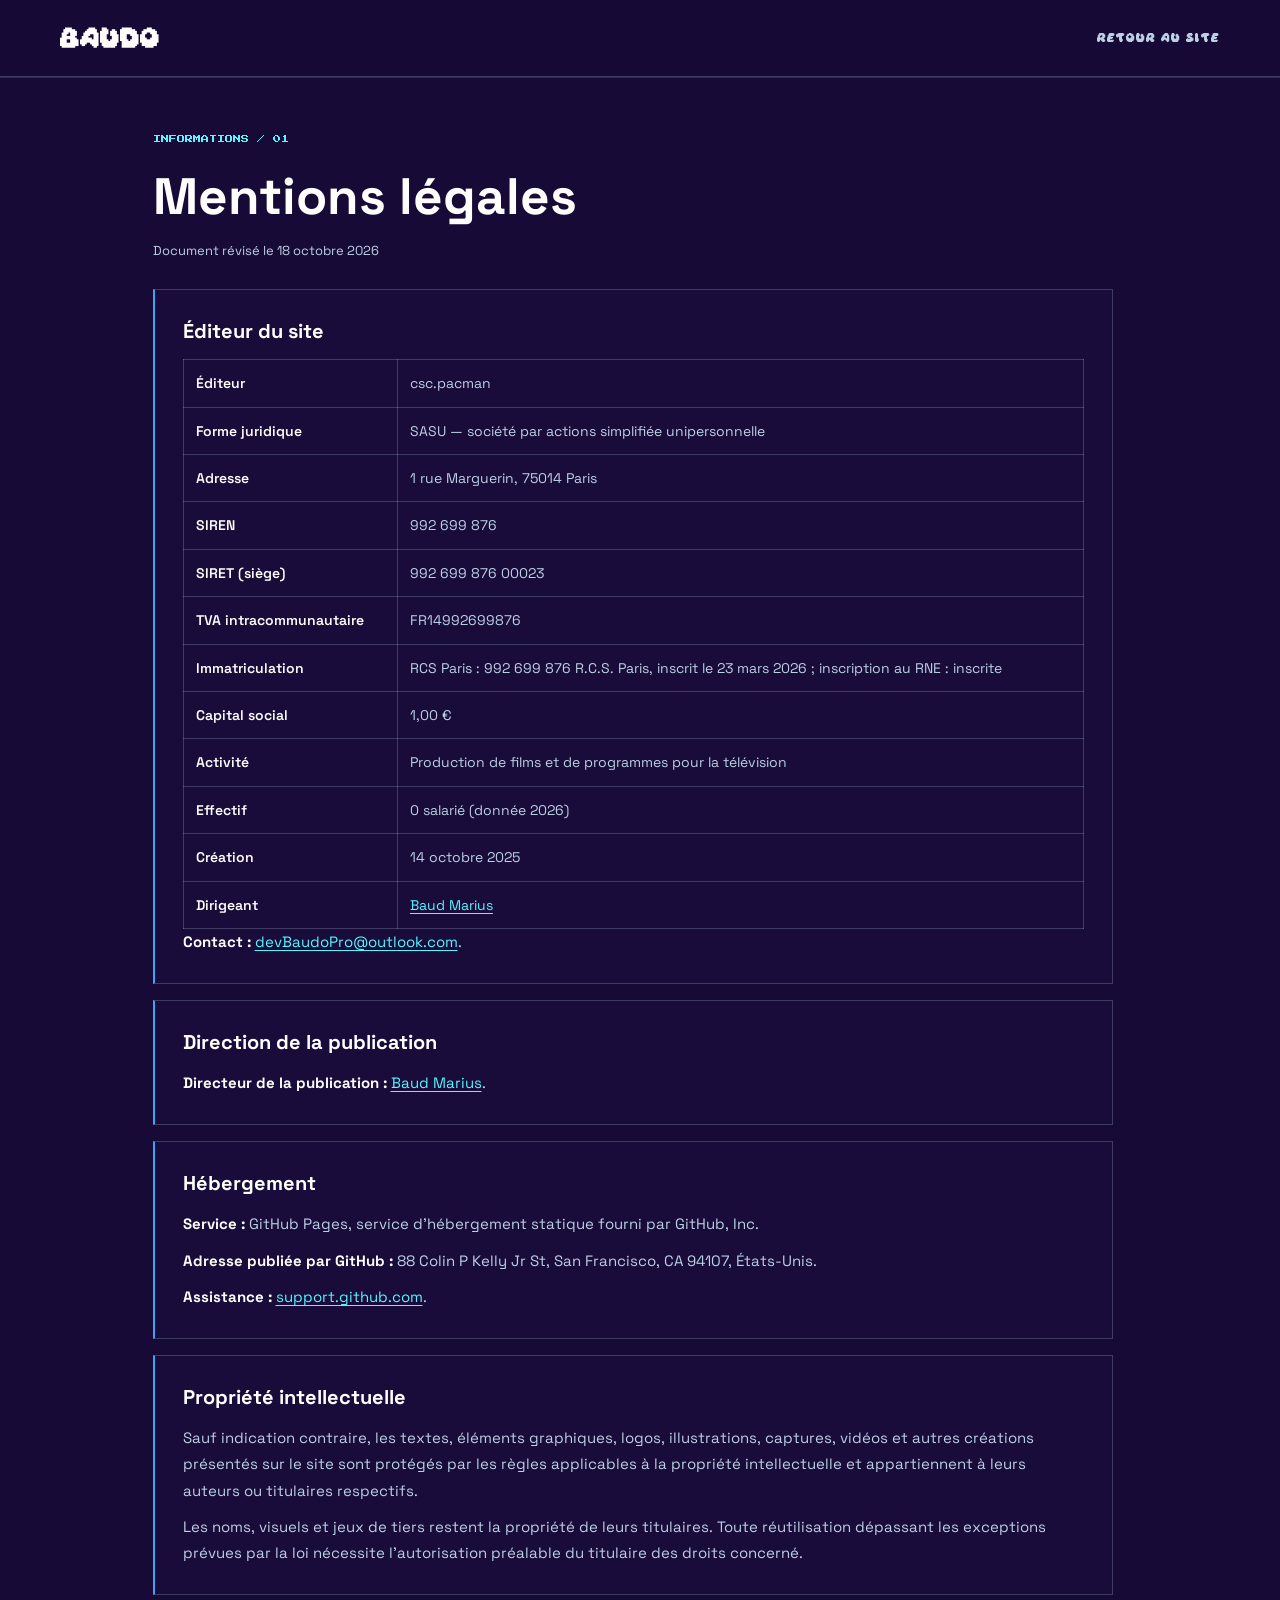
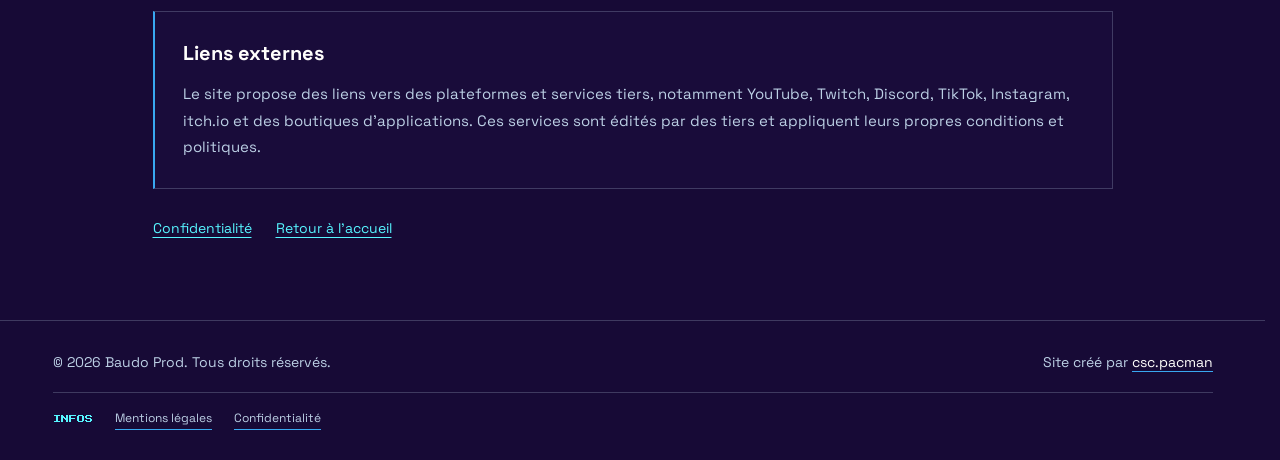
==== mentions-legales.html @ 4a221e24 "Add files via upload" ====
<!DOCTYPE html>
<html lang="fr">
<head>
  <meta charset="UTF-8"><meta name="viewport" content="width=device-width, initial-scale=1.0"><meta name="theme-color" content="#170A36">
  <title>Mentions légales | BAUDO</title><meta name="description" content="Mentions légales du site BAUDO.">
  <link rel="canonical" href="https://baudo.fr/mentions-legales.html"><link rel="icon" href="img/Basic/Branding/baudo-site.webp">
  <link rel="preconnect" href="https://fonts.googleapis.com"><link rel="preconnect" href="https://fonts.gstatic.com" crossorigin>
  <link href="https://fonts.googleapis.com/css2?family=Press+Start+2P&family=Space+Grotesk:wght@400;500;600;700&display=swap" rel="stylesheet"><link rel="stylesheet" href="Front-end/style.css">
</head>
<body>
  <a class="skip-link" href="#main">Aller au contenu</a>
  <header class="nav scrolled"><div class="wrap nav-inner"><a href="index.html#home" class="logo" aria-label="BAUDO — Accueil">BAUDO</a><nav aria-label="Navigation principale"><ul class="nav-links"><li><a class="nav-link" href="index.html#home">Retour au site</a></li></ul></nav></div></header>
  <main id="main"><section class="legal-page"><div class="wrap">
    <p class="eyebrow">INFORMATIONS / 01</p><h1 class="legal-title">Mentions légales</h1><p class="legal-updated">Document révisé le <time datetime="2026-10-18">18 octobre 2026</time></p>
    <div class="legal-content">
      <section class="legal-block"><h2>Éditeur du site</h2>
        <div class="legal-table-scroll"><table class="legal-table">
          <tbody>
            <tr><th>Éditeur</th><td>csc.pacman</td></tr>
            <tr><th>Forme juridique</th><td>SASU — société par actions simplifiée unipersonnelle</td></tr>
            <tr><th>Adresse</th><td>1 rue Marguerin, 75014 Paris</td></tr>
            <tr><th>SIREN</th><td>992 699 876</td></tr>
            <tr><th>SIRET (siège)</th><td>992 699 876 00023</td></tr>
            <tr><th>TVA intracommunautaire</th><td>FR14992699876</td></tr>
            <tr><th>Immatriculation</th><td>RCS Paris : 992 699 876 R.C.S. Paris, inscrit le 23 mars 2026 ; inscription au RNE : inscrite</td></tr>
            <tr><th>Capital social</th><td>1,00 €</td></tr>
            <tr><th>Activité</th><td>Production de films et de programmes pour la télévision</td></tr>
            <tr><th>Effectif</th><td>0 salarié (donnée 2026)</td></tr>
            <tr><th>Création</th><td>14 octobre 2025</td></tr>
            <tr><th>Dirigeant</th><td><a href="https://www.pappers.fr/dirigeant/marius_baud_2007-10" target="_blank" rel="noopener noreferrer">Baud Marius</a></td></tr>
          </tbody>
        </table></div>
        <p><strong>Contact :</strong> <a href="mailto:devBaudoPro@outlook.com">devBaudoPro@outlook.com</a>.</p>
      </section>
      <section class="legal-block"><h2>Direction de la publication</h2>
        <p><strong>Directeur de la publication :</strong> <a href="https://cscpacman.fr/" target="_blank" rel="noopener noreferrer">Baud Marius</a>.</p>
      </section>
      <section class="legal-block"><h2>Hébergement</h2>
        <p><strong>Service :</strong> GitHub Pages, service d’hébergement statique fourni par GitHub, Inc.</p>
        <p><strong>Adresse publiée par GitHub :</strong> 88 Colin P Kelly Jr St, San Francisco, CA 94107, États-Unis.</p>
        <p><strong>Assistance :</strong> <a href="https://support.github.com/" target="_blank" rel="noopener noreferrer">support.github.com</a>.</p>
      </section>
      <section class="legal-block"><h2>Propriété intellectuelle</h2>
        <p>Sauf indication contraire, les textes, éléments graphiques, logos, illustrations, captures, vidéos et autres créations présentés sur le site sont protégés par les règles applicables à la propriété intellectuelle et appartiennent à leurs auteurs ou titulaires respectifs.</p>
        <p>Les noms, visuels et jeux de tiers restent la propriété de leurs titulaires. Toute réutilisation dépassant les exceptions prévues par la loi nécessite l’autorisation préalable du titulaire des droits concerné.</p>
      </section>
      <section class="legal-block"><h2>Liens externes</h2><p>Le site propose des liens vers des plateformes et services tiers, notamment YouTube, Twitch, Discord, TikTok, Instagram, itch.io et des boutiques d’applications. Ces services sont édités par des tiers et appliquent leurs propres conditions et politiques.</p></section>
    </div>
    <nav class="legal-page-nav" aria-label="Autres informations juridiques"><a href="politique-confidentialite.html">Confidentialité</a><a href="index.html#home">Retour à l’accueil</a></nav>
  </div></section></main>
  <footer><div class="wrap"><div class="foot"><p>© 2026 Baudo Prod. Tous droits réservés.</p><p>Site créé par <a href="https://cscpacman.fr/" target="_blank" rel="noopener noreferrer">csc.pacman</a></p></div><nav class="footer-legal-nav" aria-label="Informations juridiques"><span>INFOS</span><a href="mentions-legales.html">Mentions légales</a><a href="politique-confidentialite.html">Confidentialité</a></nav></div></footer>
</body>
</html>
---- Front-end/style.css ----
@font-face {
  font-family: "Daydream";
  src: url("../font/Daydream%20DEMO.otf") format("opentype");
  font-style: normal;
  font-weight: 400;
  font-display: swap;
}

:root {
  --game-accent: var(--cyan);
  --night: #170A36;
  --night-2: #1D0F42;
  --navy: #004FA0;
  --blue: #39A8F0;
  --mist: #BCD0E5;
  --white: #FFFEFC;
  --cyan: #57F5FF;
  --line: rgba(188, 208, 229, 0.24);
  --line-strong: rgba(87, 245, 255, 0.55);
  --font-daydream: "Daydream", "Trebuchet MS", sans-serif;
  --font-pixel: "Press Start 2P", "Courier New", monospace;
  --font-body: "Space Grotesk", system-ui, -apple-system, BlinkMacSystemFont, "Segoe UI", sans-serif;
  --radius: 3px;
  --wrap: 1160px;
}

*,
*::before,
*::after {
  box-sizing: border-box;
  margin: 0;
  padding: 0;
}

html {
  scroll-behavior: smooth;
  scroll-padding-top: 84px;
  scrollbar-gutter: stable;
}

body {
  min-width: 320px;
  background: var(--night);
  color: var(--white);
  font-family: var(--font-body);
  font-size: 16px;
  line-height: 1.65;
  overflow-x: hidden;
}

body.menu-open { overflow: hidden; }

img {
  display: block;
  max-width: 100%;
}

a {
  color: inherit;
  text-decoration: none;
}

button,
a {
  -webkit-tap-highlight-color: transparent;
}

ul { list-style: none; }

::selection {
  background: var(--cyan);
  color: var(--night);
}

:focus-visible {
  outline: 2px solid var(--cyan);
  outline-offset: 4px;
}

.wrap {
  width: min(var(--wrap), calc(100% - 48px));
  margin-inline: auto;
}

.skip-link {
  position: fixed;
  top: 12px;
  left: 12px;
  z-index: 100;
  padding: 12px 16px;
  background: var(--cyan);
  color: var(--night);
  font-family: var(--font-body);
  font-size: 8px;
  transform: translateY(-160%);
  transition: transform 0.15s ease;
}

.skip-link:focus { transform: translateY(0); }

/* Navigation */

.nav {
  position: fixed;
  inset: 0 0 auto;
  z-index: 50;
  border-bottom: 1px solid transparent;
  transition: background 0.18s ease, border-color 0.18s ease;
}

.nav.scrolled {
  background: rgba(23, 10, 54, 0.96);
  border-color: var(--line);
}

.nav-inner {
  min-height: 76px;
  display: flex;
  align-items: center;
  justify-content: space-between;
  gap: 32px;
}

.logo {
  color: var(--white);
  font-family: var(--font-body);
  font-size: 16px;
  line-height: 1;
  letter-spacing: 0;
  white-space: nowrap;
}

.logo:hover { color: var(--cyan); }

.nav-links {
  display: flex;
  align-items: center;
  gap: 28px;
}

.nav-links a {
  position: relative;
  display: inline-flex;
  align-items: center;
  min-height: 44px;
  color: var(--mist);
  font-family: var(--font-body);
  font-size: 8px;
  line-height: 1.5;
  transition: color 0.15s ease;
}

.nav-links a::after {
  content: "";
  position: absolute;
  left: 0;
  right: 0;
  bottom: 7px;
  height: 2px;
  background: var(--cyan);
  transform: scaleX(0);
  transform-origin: left;
  transition: transform 0.15s ease;
}

.nav-links a:hover,
.nav-links a.active {
  color: var(--white);
}

.nav-links a:hover::after,
.nav-links a.active::after {
  transform: scaleX(1);
}

.menu-btn {
  display: none;
  width: 44px;
  height: 44px;
  border: 1px solid var(--line);
  border-radius: var(--radius);
  background: transparent;
  cursor: pointer;
  align-items: center;
  justify-content: center;
  flex-direction: column;
  gap: 5px;
}

.menu-btn span {
  width: 18px;
  height: 2px;
  background: var(--white);
}

/* Hero */

.hero {
  position: relative;
  min-height: clamp(760px, 92svh, 980px);
  display: flex;
  align-items: center;
  isolation: isolate;
  background:
    linear-gradient(90deg, rgba(15, 15, 26, 0.86) 0%, rgba(15, 15, 26, 0.62) 43%, rgba(15, 15, 26, 0.32) 100%),
    linear-gradient(rgba(15, 15, 26, 0.12), rgba(15, 15, 26, 0.12)),
    url("../img/Basic/Banner/Banner-Baudo.webp") center / cover no-repeat;
  background-attachment: scroll, scroll, fixed;
}

.hero::after {
  content: "";
  position: absolute;
  inset: 0;
  z-index: -1;
  background-image:
    linear-gradient(rgba(87, 245, 255, 0.035) 1px, transparent 1px),
    linear-gradient(90deg, rgba(87, 245, 255, 0.035) 1px, transparent 1px);
  background-size: 44px 44px;
  mask-image: linear-gradient(to right, black 0%, transparent 68%);
  pointer-events: none;
}

.hero-inner {
  position: relative;
  display: grid;
  grid-template-columns: minmax(0, 1fr) 184px;
  align-items: center;
  gap: clamp(28px, 5vw, 70px);
  padding-block: 104px 62px;
}

.hero-copy { min-width: 0; max-width: 760px; }
.hero-copy .lead {
  max-width: 560px;
  margin-top: 22px;
  color: var(--white);
  font-size: 17px;
  line-height: 1.65;
}
.hero-profile { position: relative; z-index: 1; width: 100%; justify-self: end; text-align: center; transform: translateY(16px); }
.profile-orbit { position: relative; width: min(100%, 164px); aspect-ratio: 1; margin-inline: auto; padding: 8px; border: 2px solid var(--cyan); border-radius: 12px 3px 12px 3px; background: rgba(23,10,54,.88); box-shadow: 7px 7px 0 rgba(87,245,255,.18); transform: rotate(2deg); }
.profile-orbit::before { content: ""; position: absolute; top: -8px; right: -8px; width: 28px; height: 28px; border-top: 2px solid var(--white); border-right: 2px solid var(--white); }
.profile-orbit img { width: 100%; height: 100%; object-fit: cover; border-radius: 7px 2px 7px 2px; }
.profile-tag { display: inline-flex; flex-direction: column; gap: 5px; margin-top: 18px; padding: 9px 13px; color: var(--white); background: var(--night); border-left: 2px solid var(--cyan); text-align: left; font-family: var(--font-body); font-size: 8px; letter-spacing: .06em; }
.profile-tag span { color: var(--mist); font-size: 7px; }

.eyebrow {
  margin-bottom: 20px;
  color: var(--cyan);
  font-family: var(--font-body);
  font-size: 8px;
  line-height: 1.7;
  letter-spacing: 0.02em;
}

.hero h1 {
  max-width: 740px;
  font-family: var(--font-body);
  font-size: clamp(38px, 4.4vw, 58px);
  font-weight: 400;
  line-height: 1.22;
  letter-spacing: 0;
  text-wrap: balance;
}

.hero h1 span { color: var(--cyan); }
.hero-philosophy { margin-top: 10px; color: var(--game-accent); font-family: var(--font-body); font-size: 8px; letter-spacing: .06em; }

.lead {
  max-width: 560px;
  margin-top: 22px;
  color: var(--white);
  font-size: 17px;
  line-height: 1.65;
}

.hero-actions {
  display: flex;
  flex-wrap: wrap;
  gap: 12px;
  margin-top: 26px;
}

.btn {
  display: inline-flex;
  min-height: 48px;
  align-items: center;
  justify-content: center;
  padding: 12px 20px;
  border: 2px solid var(--white);
  border-radius: var(--radius);
  font-family: var(--font-body);
  font-size: 8px;
  line-height: 1.5;
  transition: background 0.15s ease, color 0.15s ease, border-color 0.15s ease, transform 0.15s ease;
}

.btn:hover { transform: translate(-2px, -2px); }

.btn-solid {
  background: var(--white);
  color: var(--night);
  box-shadow: 4px 4px 0 var(--blue);
}

.btn-solid:hover {
  background: var(--cyan);
  border-color: var(--cyan);
  box-shadow: 4px 4px 0 var(--white);
}

.btn-line {
  background: var(--night);
  color: var(--white);
}

.btn-line:hover {
  background: var(--blue);
  border-color: var(--blue);
  color: var(--white);
}
.btn-line .icon-youtube-cursor { margin-left: 8px; }

.stats {
  display: grid;
  grid-template-columns: repeat(4, minmax(0, 1fr));
  margin-top: 44px;
  border-top: 1px solid var(--line);
  border-bottom: 1px solid var(--line);
}

.stat {
  min-height: 106px;
  padding: 20px 18px 18px 0;
  border-right: 1px solid var(--line);
}

.stat:not(:first-child) { padding-left: 24px; }
.stat:last-child { border-right: 0; }

.stat dt {
  color: var(--mist);
  font-family: var(--font-body);
  font-size: 8px;
  line-height: 1.7;
}

.stat dd {
  margin-top: 12px;
  color: var(--white);
  font-family: var(--font-pixel);
  font-size: 20px;
  font-weight: 400;
  line-height: 1.35;
}

.scroll-cue {
  position: absolute;
  left: 50%;
  bottom: 24px;
  width: 24px;
  height: 36px;
  border: 2px solid var(--mist);
  border-radius: 12px;
  transform: translateX(-50%);
  opacity: 0.7;
}

.scroll-cue span {
  position: absolute;
  left: 50%;
  top: 7px;
  width: 3px;
  height: 7px;
  background: var(--cyan);
  transform: translateX(-50%);
}

/* Sections */

.section {
  padding-block: 104px;
}

.section.alt {
  background: var(--night-2);
  border-block: 1px solid var(--line);
}

.section-heading {
  max-width: 760px;
  margin-bottom: 48px;
}

.title {
  position: relative;
  padding-left: 20px;
  border-left: 5px solid var(--cyan);
  color: var(--white);
  font-family: var(--font-body);
  font-size: clamp(24px, 4vw, 40px);
  font-weight: 400;
  line-height: 1.35;
  letter-spacing: 0;
}

.section-intro {
  max-width: 660px;
  margin-top: 22px;
  color: var(--mist);
  font-size: 17px;
}

/* Social */
.social-section {
  position: relative;
  overflow: hidden;
  background: radial-gradient(ellipse at 88% 12%, rgba(0,79,160,.06), transparent 34%), var(--night);
}
.social-heading {
  display: grid;
  grid-template-columns: minmax(0, 1fr) minmax(280px, .8fr);
  align-items: end;
  gap: 28px;
  max-width: none;
  margin-bottom: 36px;
}
.social-heading .section-intro { max-width: 460px; margin: 0 0 3px auto; }
.social-grid {
  display: grid;
  grid-template-columns: repeat(3, minmax(0, 1fr));
  gap: 12px;
}
.social {
  position: relative;
  min-height: 132px;
  display: grid;
  grid-template-columns: 48px minmax(0, 1fr) auto;
  align-items: center;
  gap: 14px;
  padding: 18px;
  overflow: hidden;
  color: var(--white);
  background: linear-gradient(180deg, rgba(25,25,45,.56), rgba(15,15,26,.94));
  border: 1px solid rgba(188,208,229,.18);
  border-radius: 3px;
  transition: border-color .18s ease, background .18s ease;
}
.social::before { content: attr(data-index); position: absolute; top: 12px; right: 27px; color: rgba(87,245,255,.42); font-family: var(--font-body); font-size: 7px; }
.social::after { content: ""; position: absolute; right: 14px; bottom: 14px; width: 3px; height: 3px; background: var(--cyan); box-shadow: 5px 0 rgba(87,245,255,.55), 0 5px rgba(87,245,255,.55), 5px 5px rgba(87,245,255,.22); }
.social:hover { border-color: var(--cyan); background: linear-gradient(180deg, rgba(30,30,50,.68), rgba(18,18,31,.96)); }
.social-featured { grid-column: span 2; min-height: 166px; border-color: rgba(87,245,255,.38); box-shadow: inset 3px 0 rgba(87,245,255,.72); background: linear-gradient(180deg, rgba(25,25,45,.56), rgba(15,15,26,.94)); }
.social img { position: relative; z-index: 1; width: 48px; height: 48px; padding: 9px; object-fit: contain; background: rgba(87,245,255,.09); border: 1px solid rgba(87,245,255,.42); border-radius: 8px 2px 8px 2px; }
.social-featured img { width: 56px; height: 56px; padding: 10px; }
.social strong { display: block; font-size: 17px; font-weight: 700; }
.social small { display: block; margin-top: 4px; color: var(--mist); font-size: 13px; }
.social b { color: var(--cyan); font-size: 30px; font-weight: 400; }
.social-featured b { font-size: 34px; }

/* About / latest video */

.about-grid {
  display: grid;
  grid-template-columns: minmax(260px, 0.75fr) minmax(0, 1.25fr);
  gap: 80px;
  align-items: start;
}

.about-copy {
  max-width: 680px;
  padding-top: 4px;
}

.about-copy p {
  color: var(--mist);
  font-size: 17px;
}

.about-copy p + p { margin-top: 18px; }

.about-copy .about-lead {
  color: var(--white);
  font-size: 23px;
  line-height: 1.45;
}

.skill-list {
  display: flex;
  flex-wrap: wrap;
  gap: 8px 20px;
  margin-top: 34px;
  padding-top: 22px;
  border-top: 1px solid var(--line);
}

.skill-list li {
  position: relative;
  padding-left: 16px;
  color: var(--white);
  font-family: var(--font-body);
  font-size: 8px;
  line-height: 2;
}

.skill-list li::before {
  content: "";
  position: absolute;
  left: 0;
  top: 50%;
  width: 6px;
  height: 6px;
  background: var(--cyan);
  transform: translateY(-50%);
}

/* Games — interactive arcade */
.games-heading {
  max-width: none;
  display: flex;
  align-items: flex-end;
  justify-content: space-between;
  gap: 32px;
  margin-bottom: 38px;
}
.games-heading .title { width: fit-content; }
.games-heading .section-intro { max-width: 560px; margin-top: 14px; font-size: 15px; }
.games-heading .text-link { flex: none; margin-bottom: 4px; }
.text-link {
  display: inline-block;
  padding-bottom: 6px;
  border-bottom: 2px solid var(--blue);
  color: var(--white);
  font-family: var(--font-body);
  font-size: 8px;
  line-height: 1.7;
  transition: color .15s ease, border-color .15s ease;
}
.text-link:hover { color: var(--cyan); border-color: var(--cyan); }

.games-section {
  position: relative;
  isolation: isolate;
  overflow: hidden;
  background:
    radial-gradient(ellipse at 90% 30%, color-mix(in srgb, var(--game-accent) 5%, transparent), transparent 48%),
    linear-gradient(180deg, rgba(25,25,45,.18), transparent 58%);
}
.games-section > .wrap { position: relative; z-index: 1; }
main {
  background-image: radial-gradient(ellipse at 88% 48%, color-mix(in srgb, var(--game-accent) 4%, transparent), transparent 52%);
}

.games { display: grid; grid-template-columns: 1fr; gap: 34px; }
.game-detail {
  --detail-line: color-mix(in srgb, var(--game-accent) 45%, var(--line));
  min-width: 0;
  display: grid;
  grid-template-columns: minmax(0, 1.12fr) minmax(340px, .88fr);
  overflow: hidden;
  background: linear-gradient(180deg, rgba(25,25,45,.58), rgba(15,15,26,.96));
  border: 1px solid var(--detail-line);
  box-shadow: 0 20px 80px color-mix(in srgb, var(--game-accent) 7%, transparent);
  transition: border-color .3s ease, box-shadow .3s ease;
}
.game-detail-visual { position: relative; min-width: 0; min-height: 340px; overflow: hidden; background: var(--night-2); }
.game-detail-visual::after {
  content: "";
  position: absolute;
  inset: 52% 0 0;
  background: linear-gradient(transparent, rgba(12,5,30,.44));
  pointer-events: none;
}
.game-detail-visual img {
  width: 100%;
  height: 100%;
  min-height: 340px;
  aspect-ratio: 16 / 10;
  object-fit: cover;
  transition: filter .3s ease;
}
.game-detail.is-changing .game-detail-visual img { animation: arcade-reveal .24s ease-out; }
.game-detail-number,
.game-visual-stamp {
  position: absolute;
  z-index: 1;
  top: 16px;
  padding: 9px 11px;
  color: var(--game-accent);
  background: rgba(17,7,39,.88);
  border: 1px solid color-mix(in srgb, var(--game-accent) 66%, transparent);
  font-family: var(--font-body);
  font-size: 8px;
  line-height: 1.5;
}
.game-detail-number { right: 16px; }
.game-visual-stamp { left: 16px; }
.game-detail-copy {
  display: flex;
  flex-direction: column;
  align-items: flex-start;
  justify-content: center;
  padding: clamp(24px, 3.3vw, 42px);
}
.game-detail-category {
  color: var(--game-accent);
  font-family: var(--font-body);
  font-size: 8px;
  line-height: 1.7;
  letter-spacing: .04em;
}
.game-detail-copy h3 {
  margin-top: 15px;
  font-family: var(--font-body);
  font-size: clamp(18px, 2vw, 25px);
  font-weight: 400;
  line-height: 1.65;
  overflow-wrap: anywhere;
}
.game-detail-description {
  max-width: 43ch;
  margin-top: 13px;
  color: var(--mist);
  font-size: 15px;
  line-height: 1.7;
}
.game-platform-area { display: flex; flex-wrap: wrap; align-items: center; gap: 12px; margin-top: 22px; }
.game-platform-label { color: var(--mist); font-family: var(--font-body); font-size: 7px; }
.game-platforms { display: flex; flex-wrap: wrap; gap: 8px; }
.platform-badge {
  min-height: 34px;
  display: inline-flex;
  align-items: center;
  gap: 8px;
  padding: 6px 10px;
  color: var(--white);
  background: color-mix(in srgb, var(--game-accent) 5%, transparent);
  border: 1px solid color-mix(in srgb, var(--game-accent) 48%, transparent);
  font-family: var(--font-body);
  font-size: 7px;
}
.platform-badge svg { width: 18px; height: 18px; color: var(--game-accent); }
.game-detail-link {
  min-height: 48px;
  display: inline-flex;
  align-items: center;
  justify-content: space-between;
  gap: 22px;
  margin-top: 22px;
  padding: 11px 15px;
  color: var(--night);
  background: var(--game-accent);
  border: 1px solid var(--game-accent);
  font-family: var(--font-body);
  font-size: 8px;
  line-height: 1.6;
  transition: color .18s ease, background .18s ease, transform .18s ease, box-shadow .18s ease;
}
.game-detail-link:hover { color: var(--game-accent); background: transparent; box-shadow: 4px 4px 0 color-mix(in srgb, var(--game-accent) 30%, transparent); }
.game-detail-link b { font-size: 18px; font-weight: 400; }
.game-video-link {
  min-height: 46px;
  display: inline-flex;
  align-items: center;
  justify-content: center;
  margin-top: 10px;
  padding: 10px 15px;
  color: var(--game-accent);
  background: transparent;
  border: 1px solid color-mix(in srgb, var(--game-accent) 48%, transparent);
  font-family: var(--font-body);
  font-size: 8px;
  line-height: 1.6;
  transition: color .18s ease, background .18s ease, border-color .18s ease;
}
.game-video-link:hover,
.game-video-link:focus-visible {
  color: var(--game-accent);
  background: rgba(255,255,255,.1);
  border-color: var(--game-accent);
}

.game-gallery { min-width: 0; }
.game-gallery-heading {
  display: flex;
  align-items: flex-end;
  justify-content: space-between;
  gap: 24px;
  margin-bottom: 16px;
}
.game-gallery-heading .eyebrow { margin-bottom: 10px; }
.game-gallery-heading h3 { color: var(--white); font-family: var(--font-body); font-size: 12px; font-weight: 400; line-height: 1.8; }
.game-gallery-heading h3 span { color: var(--game-accent); }
.game-gallery-controls { display: flex; gap: 8px; }
.game-gallery-controls button {
  width: 44px;
  height: 44px;
  display: grid;
  place-items: center;
  color: var(--game-accent);
  background: rgba(23,10,54,.72);
  border: 1px solid color-mix(in srgb, var(--game-accent) 46%, var(--line));
  font-size: 24px;
  line-height: 1;
  cursor: pointer;
  transition: color .18s ease, background .18s ease, transform .18s ease, border-color .18s ease;
}
.game-gallery-controls button svg { display: block; width: 22px; height: 22px; }
.game-gallery-controls button:hover { color: var(--night); background: var(--game-accent); border-color: var(--game-accent); }
.game-picker {
  display: flex;
  gap: 14px;
  min-width: 0;
  overflow-x: auto;
  overscroll-behavior-inline: contain;
  scroll-snap-type: x mandatory;
  scroll-padding-inline: 2px;
  scrollbar-color: color-mix(in srgb, var(--game-accent) 60%, var(--night-2)) transparent;
  scrollbar-width: thin;
  padding: 2px 2px 12px;
  cursor: grab;
  user-select: none;
  -webkit-user-select: none;
}
.game-picker.is-dragging {
  cursor: grabbing;
}
.game-picker:is(.is-dragging, .is-inertial) {
  scroll-snap-type: none;
  scroll-behavior: auto;
}
.game-picker.is-dragging * {
  cursor: grabbing;
  user-select: none;
  -webkit-user-select: none;
}
.game-choice {
  position: relative;
  isolation: isolate;
  flex: 0 0 clamp(218px, 23vw, 270px);
  aspect-ratio: 1.42 / 1;
  min-width: 0;
  overflow: hidden;
  padding: 0;
  color: var(--white);
  text-align: left;
  background: var(--night-2);
  border: 1px solid var(--line);
  cursor: pointer;
  scroll-snap-align: start;
  transition: border-color .2s ease, box-shadow .2s ease;
}
.game-choice::after {
  content: "";
  position: absolute;
  z-index: -1;
  inset: 28% 0 0;
  background: linear-gradient(transparent, rgba(14,6,34,.94));
}
.game-choice.is-active {
  border-color: var(--game-accent);
  box-shadow: 0 0 0 2px color-mix(in srgb, var(--game-accent) 24%, transparent), 0 9px 24px color-mix(in srgb, var(--game-accent) 10%, transparent);
}
.game-choice img {
  pointer-events: none;
  -webkit-user-drag: none;
  position: absolute;
  z-index: -2;
  inset: 0;
  width: 100%;
  height: 100%;
  object-fit: cover;
  transition: opacity .2s ease, filter .25s ease;
}

.game-choice-number {
  position: absolute;
  top: 12px;
  left: 12px;
  padding: 7px 8px;
  color: var(--white);
  background: rgba(17,7,39,.82);
  border: 1px solid rgba(255,255,255,.28);
  font-family: var(--font-body);
  font-size: 7px;
}
.game-choice-title {
  position: absolute;
  left: 14px;
  right: 42px;
  bottom: 13px;
  font-family: var(--font-body);
  font-size: 9px;
  line-height: 1.8;
  text-shadow: 0 2px 12px rgba(0,0,0,.7);
}
.game-choice-arrow {
  position: absolute;
  right: 12px;
  bottom: 12px;
  width: 28px;
  height: 28px;
  display: grid;
  place-items: center;
  color: var(--white);
  background: rgba(17,7,39,.78);
  border: 1px solid color-mix(in srgb, var(--choice-accent) 46%, transparent);
  font-size: 16px;
  opacity: .72;
  transition: color .18s ease, background .18s ease, border-color .18s ease, opacity .18s ease;
}
.game-choice:is(:hover, :focus-visible) .game-choice-arrow { color: var(--choice-accent); border-color: var(--choice-accent); opacity: 1; }

@keyframes arcade-reveal {
  from { opacity: .55; }
  to { opacity: 1; }
}
/* Contact */

.contact-layout {
  display: grid;
  grid-template-columns: minmax(260px, 0.8fr) minmax(0, 1.2fr);
  gap: 80px;
  align-items: start;
}

.contact-list {
  border-top: 1px solid var(--line);
}

.contact-row {
  min-height: 112px;
  display: flex;
  align-items: center;
  justify-content: space-between;
  gap: 24px;
  padding: 22px 0;
  border-bottom: 1px solid var(--line);
}

.contact-row span { min-width: 0; }

.contact-row small {
  display: block;
  margin-bottom: 8px;
  color: var(--cyan);
  font-family: var(--font-body);
  font-size: 8px;
  line-height: 1.7;
}

.contact-row strong {
  display: block;
  overflow-wrap: anywhere;
  color: var(--white);
  font-size: clamp(17px, 2vw, 22px);
  font-weight: 600;
}

.contact-row b {
  flex: none;
  color: var(--cyan);
  font-size: 24px;
  font-weight: 400;
  transition: transform 0.15s ease;
}

.contact-row:hover strong { color: var(--cyan); }
.contact-row:hover b { transform: translateX(5px); }

/* Footer */

footer {
  padding-block: 30px;
  border-top: 1px solid var(--line);
  color: var(--mist);
  font-size: 14px;
}

.foot {
  display: flex;
  flex-wrap: wrap;
  align-items: center;
  justify-content: space-between;
  gap: 12px 24px;
}

footer a {
  color: var(--white);
  border-bottom: 1px solid var(--blue);
}

footer a:hover {
  color: var(--cyan);
  border-color: var(--cyan);
}

/* Motion */

.reveal {
  opacity: 0;
  transform: translateY(14px);
  transition: opacity 0.45s ease, transform 0.45s ease;
}

.reveal.in {
  opacity: 1;
  transform: none;
}

@media (prefers-reduced-motion: reduce) {
  html { scroll-behavior: auto; }
  *, *::before, *::after {
    scroll-behavior: auto !important;
    transition: none !important;
    animation: none !important;
  }
  .reveal {
    opacity: 1;
    transform: none;
  }
}

/* Tablet */

@media (max-width: 900px) {
  .nav-links { gap: 18px; }
  .nav-links a { font-size: 7px; }
  .hero-inner { grid-template-columns: minmax(0, 1fr) 150px; gap: 28px; }
  .games { grid-template-columns: minmax(260px, .9fr) minmax(0, 1.1fr); gap: 14px; }
  .profile-orbit { width: 138px; }
  .social-grid { grid-template-columns: repeat(2, minmax(0, 1fr)); }
  .social-featured { grid-column: span 2; }

  .stats {
    grid-template-columns: repeat(2, 1fr);
  }

  .stat:nth-child(2) { border-right: 0; }
  .stat:nth-child(-n + 2) { border-bottom: 1px solid var(--line); }

  .stat:nth-child(3) { padding-left: 0; }
  .stat:nth-child(4) { border-right: 0; }

  .latest-video-layout,
  .contact-layout {
    grid-template-columns: 1fr;
    gap: 40px;
  }
}

/* Mobile */

@media (max-width: 720px) {
  .wrap {
    width: min(100% - 32px, var(--wrap));
  }

  .nav {
    background: var(--night);
    border-color: var(--line);
  }

  .nav-inner { min-height: 68px; }

  .menu-btn { display: flex; }

  .nav-links {
    position: fixed;
    inset: 68px 0 auto;
    display: none;
    flex-direction: column;
    align-items: stretch;
    gap: 0;
    background: var(--night);
    border-bottom: 1px solid var(--line);
  }

  .nav-links.open { display: flex; }

  .nav-links li { border-bottom: 1px solid var(--line); }

  .nav-links a {
    width: 100%;
    min-height: 52px;
    padding: 15px 16px;
    font-size: 8px;
  }

  .nav-links a::after { display: none; }

  .hero {
    min-height: 760px;
    background-position: 60% center;
  }

  .hero-inner { grid-template-columns: 1fr; gap: 22px; padding-block: 105px 90px; }
  .hero-profile { grid-row: 1; justify-self: start; width: auto; }
  .social-featured { grid-column: auto; }
  .hero-copy { grid-row: 2; }
  .profile-orbit { width: 92px; }
  .profile-orbit img { border-width: 2px; }
  .profile-tag { display: none; }

  .hero h1 { font-size: clamp(27px, 8vw, 38px); line-height: 1.28; }

  .lead {
  max-width: 560px;
  margin-top: 22px;
  color: var(--white);
  font-size: 17px;
  line-height: 1.65;
}

  .hero-actions {
  display: flex;
  flex-wrap: wrap;
  gap: 12px;
  margin-top: 26px;
}

  .btn { width: 100%; }

  .stats { margin-top: 50px; }

  .stat {
    min-height: 105px;
    padding: 20px 12px 18px 0;
  }

  .stat:not(:first-child) { padding-left: 12px; }

  .stat dt,
  .stat dd {
    font-size: 8px;
  }

  .stat dd {
    margin-top: 9px;
    font-size: 14px;
  }

  .section { padding-block: 72px; }

  .title { font-size: 24px; }

  .section-heading { margin-bottom: 34px; }

  .social-grid,
  .games {
    grid-template-columns: 1fr;
  }

  .social {
    border-right: 0;
  }

  .social:nth-last-child(-n + 2) { border-bottom: 1px solid var(--line); }
  .social:last-child { border-bottom: 0; }

  .games-heading {
    display: block;
  }

  .games-heading .text-link {
    margin-top: 22px;
  }

  .game div { min-height: auto; }

  .about-copy .about-lead { font-size: 20px; }

  .skill-list { gap: 8px 16px; }

  .contact-row {
    min-height: 100px;
  }

  .contact-row strong { font-size: 16px; }
}

@media (max-width: 720px) {
  .hero { min-height: 760px; background-position: 66% center; }
  .hero-inner { grid-template-columns: 1fr; gap: 20px; padding-block: 96px 72px; }
  .hero-profile { grid-row: 1; justify-self: start; width: auto; transform: none; }
  .hero-copy { grid-row: 2; }
  .profile-orbit { width: 78px; padding: 5px; box-shadow: 4px 4px 0 rgba(87,245,255,.18); }
  .profile-orbit img { border-radius: 4px 1px 4px 1px; }
  .profile-tag { margin-top: 10px; padding: 7px 9px; font-size: 7px; }
  .profile-tag span { font-size: 6px; }
  .hero h1 { font-size: clamp(27px, 8vw, 38px); line-height: 1.28; }
  .hero-actions { flex-direction: row; align-items: center; }
  .btn { width: auto; }
  .stats { margin-top: 36px; }
  .stat { min-height: 82px; padding: 14px 8px 12px 0; }
  .stat:not(:first-child) { padding-left: 8px; }
  .social-heading { grid-template-columns: 1fr; gap: 14px; }
  .social-heading .section-intro { margin: 0; }
  .social-grid { grid-template-columns: 1fr; }
  .social { min-height: 118px; }
  .social-featured { grid-column: auto; min-height: 132px; }
  .social-section { padding-block: 92px; }
  .games { grid-template-columns: 1fr; }
  .game-detail { grid-row: 1; }
  .game-picker { grid-row: 2; }
  .game-choice { grid-template-columns: 68px minmax(0, 1fr) auto; min-height: 68px; }
  .game-choice img { width: 68px; height: 48px; }
  .game-detail-copy { padding: 20px; }
  .game-platform-area { align-items: flex-start; flex-direction: column; }
}
@media (max-width: 420px) {
  .logo { font-size: 12px; }

  .hero h1 { font-size: 25px; line-height: 1.25; }

  .stats {
    grid-template-columns: 1fr 1fr;
  }

  .scroll-cue { display: none; }
}










/* Arcade responsive refinements */
@media (max-width: 900px) {
    .games { grid-template-columns: 1fr; gap: 34px; }
.game-detail { grid-template-columns: minmax(0, 1fr) minmax(300px, .95fr); }
  .game-detail-copy { padding: 26px; }
  .game-detail-description { font-size: 14px; }
}
@media (max-width: 720px) {
  .game-detail { grid-template-columns: 1fr; }
  .game-detail-visual,
  .game-detail-visual img { min-height: 0; }
  .game-detail-visual img { height: auto; aspect-ratio: 16 / 9; }
  .game-detail-copy { padding: 24px 20px; }
  .game-gallery-heading h3 { font-size: 10px; }
  .game-choice { flex-basis: min(78vw, 270px); }
  .game-choice img { width: 100%; height: 100%; }
  .game-gallery-controls button { width: 42px; height: 42px; }
}
@media (max-width: 420px) {
  .game-gallery-heading { align-items: center; }
  .game-gallery-heading h3 { max-width: 190px; }
  .game-detail-link, .game-video-link { width: 100%; }
}
/* Selected-game atmosphere */
.hero::before {
  content: "";
  position: absolute;
  inset: 0;
  z-index: -1;
  background: radial-gradient(ellipse at 82% 52%, color-mix(in srgb, var(--game-accent) 5%, transparent), transparent 56%);
  pointer-events: none;
}
.social-section {
  background: radial-gradient(ellipse at 14% 82%, color-mix(in srgb, var(--game-accent) 4%, transparent), transparent 42%), radial-gradient(ellipse at 88% 12%, rgba(0,79,160,.06), transparent 34%), var(--night);
}
.section.alt {
  background: var(--night-2);
  background: linear-gradient(125deg, color-mix(in srgb, var(--game-accent) 2%, var(--night-2)), var(--night-2) 68%);
}
.nav { box-shadow: 0 1px 0 color-mix(in srgb, var(--game-accent) 18%, transparent); }
/* Pixel interaction icons */
.icon-sprite { position: absolute; width: 0; height: 0; overflow: hidden; }
.click-icon { display: inline-grid; flex: none; place-items: center; line-height: 0; }
.click-icon svg { display: block; width: 20px; height: 20px; }
.social b.click-icon { width: 34px; height: 34px; font-size: 0; }
.social-featured b.click-icon { width: 40px; height: 40px; }
.game-detail-link b.click-icon { font-size: 0; }
.game-choice-arrow.click-icon svg { width: 17px; height: 17px; }
.text-link-icon { margin-left: 3px; vertical-align: -2px; }
.text-link-icon svg { width: 14px; height: 14px; }
.contact-row b.click-icon { font-size: 0; transition: transform .15s ease; }
.contact-row:hover b.click-icon { transform: scale(1.12); }

.click-icon svg { grid-area: 1 / 1; }
.click-icon svg.icon-click-hover { display: none; }
.social-svg-icon {
  position: relative;
  z-index: 1;
  width: 48px;
  height: 48px;
  padding: 9px;
  color: var(--cyan);
  background: rgba(87,245,255,.09);
  border: 1px solid rgba(87,245,255,.42);
  border-radius: 8px 2px 8px 2px;
}
.social-featured .social-svg-icon { width: 56px; height: 56px; padding: 10px; }
.latest-video-layout {
  display: grid;
  grid-template-columns: minmax(230px, .68fr) minmax(0, 1.32fr);
  align-items: center;
  gap: clamp(28px, 6vw, 84px);
}
.latest-video-player {
  min-width: 0;
  overflow: hidden;
  background: #0f0f1a;
  border: 1px solid rgba(0,240,255,.2);
  border-radius: 4px;
}
.latest-video-screen {
  position: relative;
  display: grid;
  place-items: center;
  overflow: hidden;
  aspect-ratio: 16 / 9;
  background: #0f0f1a;
}
.latest-video-placeholder {
  display: grid;
  place-items: center;
  width: 100%;
  height: 100%;
}
.latest-video-logo {
  width: 72px;
  height: 72px;
  object-fit: contain;
  animation: logo-spin 2.4s cubic-bezier(.65, 0, .35, 1) infinite;
}
@keyframes logo-spin {
  0% { transform: rotate(0deg); }
  30% { transform: rotate(360deg); }
  100% { transform: rotate(360deg); }
}
@media (prefers-reduced-motion: reduce) {
  .latest-video-logo { animation: none; }
}
.latest-video-controls {
  display: flex;
  align-items: center;
  justify-content: space-between;
  gap: 16px;
  min-height: 54px;
  padding: 12px 16px;
  background: #090912;
  border-top: 1px solid rgba(255,255,255,.08);
}
.latest-video-title-group,
.latest-video-meta-group {
  display: flex;
  min-width: 0;
  align-items: center;
}
.latest-video-title-group { gap: 10px; }
.latest-video-title-group { transition: color .2s ease; }
.latest-video-meta-group { flex: 0 0 auto; gap: 16px; }
.latest-video-title {
  min-width: 0;
  overflow: hidden;
  color: var(--white);
  font-family: var(--font-body);
  font-size: 13px;
  font-weight: 500;
  text-overflow: ellipsis;
  white-space: nowrap;
}
.icon-title-arrow {
  width: 16px;
  height: 16px;
  display: inline-block;
  flex: 0 0 16px;
  fill: #00f0ff;
  transition: transform .2s ease, fill .2s ease;
}
.latest-video-title { transition: color .2s ease; }
.latest-video-title-group:hover .icon-title-arrow,
.latest-video-title-group:focus-within .icon-title-arrow {
  transform: translateX(4px);
  fill: var(--white);
}
.latest-video-title-group:hover .latest-video-title,
.latest-video-title-group:focus-within .latest-video-title { color: var(--cyan); }
.icon-youtube-cursor {
  width: 16px;
  height: 16px;
  display: inline-block;
  vertical-align: middle;
  fill: currentColor;
}
.latest-video-time {
  color: var(--white);
  font-family: var(--font-body);
  font-size: 11px;
  opacity: .6;
  white-space: nowrap;
}
.latest-video-link {
  display: inline-flex;
  align-items: center;
  gap: 6px;
  color: var(--cyan);
  font-family: var(--font-body);
  font-size: 12px;
  text-decoration: none;
  white-space: nowrap;
  transition: color .2s ease;
}
.latest-video-link .icon-youtube-cursor {
  width: 14px;
  height: 14px;
  transition: transform .2s ease;
}
.latest-video-link:hover,
.latest-video-link:focus-visible { color: var(--white); }
.latest-video-link:hover .icon-youtube-cursor,
.latest-video-link:focus-visible .icon-youtube-cursor {
  transform: translate(2px,-2px);
}
.latest-video-link:hover,
.latest-video-link:focus-visible { text-decoration: underline; }
@media (max-width: 900px) {
  .latest-video-layout { grid-template-columns: 1fr; gap: 28px; }
}

.dev-play-section {
  position: relative;
  isolation: isolate;
  width: 100%;
  padding: clamp(72px, 8vw, 104px) 0;
  overflow: hidden;
  background: #0f0f1a url("../img/Basic/Banner/bg3d1.webp") center / cover no-repeat;
  border-top: 1px solid rgba(87,245,255,.2);
  border-bottom: 1px solid rgba(87,245,255,.2);
}
.dev-play-section::before {
  content: "";
  position: absolute;
  z-index: 0;
  inset: 0;
  background: rgba(9,9,18,.38);
  pointer-events: none;
}
.dev-play-section > .wrap { position: relative; z-index: 1; }
.dev-play-header { margin-bottom: 34px; }
.dev-play-title {
  display: flex;
  align-items: center;
  gap: 20px;
  color: var(--white);
  font-family: var(--font-body);
  font-size: 2.8rem;
  font-weight: 400;
  line-height: 1.1;
  text-transform: uppercase;
}
.dev-play-title-wrapper { display: flex; align-items: stretch; gap: 20px; }
.dev-play-accent-line {
  width: 4px;
  flex: 0 0 4px;
  background: var(--cyan);
  border-radius: 1px;
}
.dev-play-title .font-daydream { font-family: var(--font-daydream); }
.dev-play-title .font-press-start {
  color: var(--cyan);
  font-family: var(--font-pixel);
  font-size: 2.2rem;
}

/* ===== Dev & Play — version clean ===== */
.dp-layout {
  display: grid;
  grid-template-columns: minmax(0, 1.1fr) minmax(0, .9fr);
  align-items: stretch;
  gap: clamp(32px, 6vw, 80px);
}
.dp-content { min-width: 0; }
.dp-hero {
  display: block;
}
.dev-play-header { max-width: none; }
.dp-intro { width: 100%; text-align: left; }
.dp-lead {
  max-width: 24ch;
  color: var(--white);
  font-size: clamp(1.35rem, 2.6vw, 2rem);
  font-weight: 500;
  line-height: 1.2;
  letter-spacing: -.01em;
  text-wrap: balance;
}
.dp-cta {
  display: inline-flex;
  align-items: center;
  gap: 16px;
  margin-top: 32px;
  min-height: 48px;
  padding: 11px 18px;
  color: var(--night);
  background: var(--cyan);
  border: 2px solid var(--cyan);
  font-family: var(--font-pixel);
  font-size: 8px;
  line-height: 1.8;
  transition: color .18s ease, background .18s ease, box-shadow .18s ease, transform .18s ease;
}
.dp-cta:is(:hover, :focus-visible) {
  color: var(--cyan);
  background: transparent;
  box-shadow: 4px 4px 0 rgba(87,245,255,.3);
  transform: translate(-2px, -2px);
}
.dp-cta b { font-size: 0; }

.dp-logo-3d {
  position: relative;
  width: auto;
  height: 100%;
  max-width: 100%;
  max-height: 100%;
  aspect-ratio: 1;
  perspective: 900px;
  justify-self: center;
  align-self: center;
}
.dp-float {
  width: 100%;
  height: 100%;
  transform-style: preserve-3d;
  animation: dp-float 6s ease-in-out infinite;
}
.dp-blur,
.dp-zoom,
.dp-spin {
  display: grid;
  place-items: center;
  width: 100%;
  height: 100%;
}
.dp-blur { will-change: filter; }
.dp-zoom {
  transform-origin: 50% 50%;
  will-change: transform;
}
.dp-spin {
  transform-style: preserve-3d;
  transform-origin: 50% 50%;
  transform: perspective(1100px) rotateY(0deg);
  will-change: transform;
}
.dp-stage {
  position: relative;
  width: 100%;
  height: 100%;
  transform-style: preserve-3d;
  transform: rotateX(var(--rx, -6deg)) rotateY(var(--ry, 14deg));
  transition: transform .14s cubic-bezier(.2,.7,.3,1);
  will-change: transform;
}
.dp-stage.is-returning { transition-duration: .24s; }
.dp-stage img {
  position: absolute;
  inset: 0;
  width: 100%;
  height: 100%;
  pointer-events: none;
  -webkit-user-drag: none;
}
.dp-layer,
.dp-stage .dp-logo,
.dp-logo-back { backface-visibility: hidden; }
.dp-layer {
  transform: translateZ(calc(var(--i) * -6px));
  filter: brightness(calc(.68 - var(--i) * .055)) saturate(1.35);
}
.dp-stage .dp-logo {
  transform: translateZ(8px);
  filter: drop-shadow(0 20px 28px rgba(0,0,0,.38)) drop-shadow(0 4px 12px rgba(143,0,255,.22));
}
.dp-stage .dp-logo-back {
  transform: translateZ(-54px) rotateY(180deg);
  filter: drop-shadow(0 20px 28px rgba(0,0,0,.38)) drop-shadow(0 4px 12px rgba(143,0,255,.22));
}
.dp-shadow {
  position: absolute;
  left: 14%;
  bottom: -30px;
  width: 72%;
  height: 20px;
  background: radial-gradient(ellipse at center, rgba(0,0,0,.55), transparent 70%);
  filter: blur(6px);
  animation: dp-shadow 6s ease-in-out infinite;
  pointer-events: none;
}
@keyframes dp-float { 50% { transform: translateY(-12px); } }
@keyframes dp-shadow { 50% { transform: scale(.82); opacity: .6; } }
.dp-features {
  display: grid;
  grid-template-columns: repeat(3, minmax(0, 1fr));
  gap: clamp(24px, 4vw, 56px);
  margin-top: clamp(48px, 7vw, 80px);
  padding: 0;
  list-style: none;
}
.dp-features li {
  padding-top: 20px;
  border-top: 1px solid var(--line-strong);
  transition: border-color .2s ease;
}
.dp-features li:hover { border-color: var(--cyan); }
.dp-features h3 {
  color: var(--white);
  font-family: var(--font-pixel);
  font-size: 12px;
  font-weight: 400;
  line-height: 1.9;
  letter-spacing: 0;
}
.dp-features p {
  max-width: 32ch;
  margin-top: 10px;
  color: var(--mist);
  font-size: 15px;
  line-height: 1.6;
}

@media (max-width: 768px) {
  .dp-layout { grid-template-columns: 1fr; }
  .dev-play-header { text-align: center; }
  .dev-play-title-wrapper { justify-content: center; }
  .dp-intro { text-align: center; }
  .dp-lead { margin-inline: auto; }
  .dp-logo-3d { width: clamp(150px, 42vw, 210px); height: auto; }
  .dp-float > .dp-logo { width: 100%; height: auto; }
  .dp-features { grid-template-columns: 1fr; gap: 28px; }
  .dp-cta { width: fit-content; justify-content: center; }
}
@media (max-width: 768px), (pointer: coarse), (prefers-reduced-motion: reduce) {
  .dp-float { animation: none; }
  .dp-stage { transform: rotateX(-6deg) rotateY(14deg); will-change: auto; }
  .dp-shadow { animation: none; transform: scale(.82); opacity: .6; }
}
@media (max-width: 560px) {
  .dev-play-section { padding: 72px 0; }
  .dev-play-header { margin-bottom: 30px; }
  .dev-play-title-wrapper { gap: 12px; }
  .dev-play-title { flex-wrap: wrap; gap: 10px; font-size: clamp(1.5rem, 7vw, 2.2rem); }
  .dev-play-title .font-press-start { font-size: clamp(1.1rem, 5.5vw, 1.7rem); }
}
@media (max-width: 900px), (pointer: coarse) {
  .hero { background-attachment: scroll, scroll, scroll; }
}

.store-modal {
  width: min(92vw, 470px);
  max-width: none;
  margin: auto;
  padding: 0;
  overflow: visible;
  color: var(--white);
  background: transparent;
  border: 0;
  opacity: 0;
  transform: scale(.92) translateY(10px);
  transition: opacity .25s ease, transform .3s cubic-bezier(.16,1,.3,1), display .3s allow-discrete, overlay .3s allow-discrete;
}
.store-modal[open] { opacity: 1; transform: scale(1) translateY(0); }
@starting-style {
  .store-modal[open] { opacity: 0; transform: scale(.92) translateY(10px); }
  .store-modal[open]::backdrop { background: rgba(7,2,20,0); backdrop-filter: blur(0); }
}
.store-modal::backdrop { background: rgba(7,2,20,.78); backdrop-filter: blur(6px); transition: background .25s ease, backdrop-filter .25s ease; }
.store-modal-card {
  padding: clamp(22px, 5vw, 32px);
  background: linear-gradient(180deg, rgba(25,25,45,.62), rgba(15,15,26,.96));
  border: 1px solid color-mix(in srgb, var(--game-accent) 62%, transparent);
  box-shadow: 8px 8px 0 color-mix(in srgb, var(--game-accent) 18%, transparent), 0 28px 90px rgba(0,0,0,.5);
}
.store-modal-heading { display: flex; align-items: center; justify-content: space-between; gap: 18px; }
.store-modal-heading .eyebrow { margin: 0; }
.store-modal-close {
  width: 38px;
  height: 38px;
  display: grid;
  place-items: center;
  color: var(--mist);
  background: rgba(255,255,255,.04);
  border: 1px solid var(--line);
  font-size: 24px;
  line-height: 1;
  cursor: pointer;
}
.store-modal-close:hover,
.store-modal-close:focus-visible { color: var(--game-accent); border-color: var(--game-accent); }
.store-modal h2 { margin-top: 18px; color: var(--white); font-family: var(--font-body); font-size: 13px; font-weight: 400; line-height: 1.7; }
.store-options { display: grid; gap: 10px; margin-top: 22px; }
.store-option {
  min-height: 68px;
  display: flex;
  align-items: center;
  gap: 14px;
  padding: 12px 14px;
  color: var(--white);
  background: rgba(255,255,255,.035);
  border: 1px solid var(--line);
  transition: background .18s ease, border-color .18s ease;
}
.store-option:hover,
.store-option:focus-visible {
  background: color-mix(in srgb, var(--game-accent) 12%, transparent);
  border-color: var(--game-accent);
}
.store-option-icon { width: 30px; height: 30px; display: grid; place-items: center; color: var(--game-accent); }
.store-option-icon svg { width: 28px; height: 28px; }
.store-option-copy { display: grid; gap: 4px; flex: 1; }
.store-option-copy strong { font-size: 15px; }
.store-option-copy small { color: var(--mist); font-size: 11px; }
.store-option-arrow { display: grid; place-items: center; color: var(--game-accent); }
.store-option-arrow svg { display: block; width: 18px; height: 18px; }
@keyframes pixelSpin {
  0% { transform: rotate(0deg); }
  25% { transform: rotate(90deg); }
  50% { transform: rotate(180deg); }
  75% { transform: rotate(270deg); }
  100% { transform: rotate(360deg); }
}
.store-option:is(:hover, :focus-visible) .modal-icon {
  transform-origin: center;
  animation: pixelSpin .3s steps(1) infinite;
}
/* Social hub — asymmetrical arcade bento */
.social-grid.social-bento {
  display: grid;
  grid-template-columns: repeat(12, minmax(0, 1fr));
  grid-template-rows: repeat(2, minmax(185px, auto)) auto;
  gap: 14px;
}
.bento-card {
  --bento-accent: var(--cyan);
  position: relative;
  min-width: 0;
  overflow: hidden;
  display: flex;
  flex-direction: column;
  padding: clamp(18px, 2vw, 26px);
  color: var(--white);
  background:
    radial-gradient(ellipse at 100% 0%, color-mix(in srgb, var(--bento-accent) 5%, transparent), transparent 54%),
    linear-gradient(180deg, rgba(25,25,45,.56), rgba(15,15,26,.95));
  border: 1px solid color-mix(in srgb, var(--bento-accent) 32%, var(--line));
  will-change: transform;
  transition: transform .28s cubic-bezier(.16, 1, .3, 1), opacity .2s ease;
}
.bento-card:hover,
.bento-card:focus-visible {
  z-index: 2;
  transform: translateY(-2px);
  border-color: var(--bento-accent);
  box-shadow: 5px 5px 0 color-mix(in srgb, var(--bento-accent) 32%, transparent);
}
.bento-card:focus-visible { outline: 2px solid var(--bento-accent); outline-offset: 3px; }
.bento-youtube { --bento-accent: #ff5574; grid-column: span 7; grid-row: span 2; min-height: 400px; display: grid; grid-template-columns: minmax(0, 1.08fr) minmax(0, .92fr); padding: 0; }
.bento-youtube-art { position: relative; min-width: 0; min-height: 100%; overflow: hidden; background: #10172d; }
.bento-youtube-art::after { content: ""; position: absolute; inset: 0; background: linear-gradient(90deg, rgba(8,4,25,.08), rgba(8,4,25,.06) 45%, rgba(8,4,25,.45)), linear-gradient(0deg, rgba(8,4,25,.35), transparent 45%); pointer-events: none; }
.bento-youtube-art .bg-image { width: 100%; height: 100%; min-height: 400px; object-fit: cover; object-position: center; transition: none; }
.bento-youtube:hover .bento-youtube-art img { transform: none; }
.bento-art-kicker,
.bento-art-index { position: absolute; z-index: 1; color: var(--white); font-family: var(--font-body); font-size: 8px; letter-spacing: .08em; text-shadow: 0 2px 8px rgba(0,0,0,.75); }
.bento-art-kicker { top: 18px; left: 18px; padding: 9px 11px; background: rgba(10,5,30,.7); border: 1px solid rgba(255,255,255,.3); }
.bento-art-index { right: 16px; bottom: 16px; }
.click-overlay-icon { position: absolute; z-index: 2; top: 50%; left: 50%; display: flex; align-items: center; justify-content: center; padding: 10px; color: var(--white); background: rgba(0,0,0,.5); border: 1px solid rgba(255,255,255,.2); border-radius: 8px; transform: translate(-50%, -50%); transition: transform .2s ease, background .2s ease; pointer-events: none; }
.click-overlay-icon svg { display: block; width: 24px; height: 24px; }
.bento-youtube:hover .click-overlay-icon, .bento-youtube:focus-visible .click-overlay-icon { transform: translate(-50%, -50%) scale(1.1); background: rgba(0,0,0,.75); }
.bento-card-copy { align-self: center; padding: clamp(22px, 3vw, 38px); }
.bento-card-label { display: block; color: var(--bento-accent); font-family: var(--font-body); font-size: 7px; letter-spacing: .1em; }
.bento-card h3 { margin: 15px 0 8px; color: var(--white); font-family: var(--font-body); font-size: clamp(15px, 1.7vw, 20px); font-weight: 400; line-height: 1.65; }
.bento-card p { margin: 0; color: var(--mist); font-size: 14px; line-height: 1.7; }
.bento-card-action { display: inline-flex; align-items: center; gap: 10px; margin-top: 25px; color: var(--bento-accent); font-family: var(--font-body); font-size: 8px; line-height: 1.7; }
.bento-card-action svg { width: 18px; height: 18px; transition: transform .16s steps(2, end); }
.bento-card:hover .bento-card-action svg { transform: translateX(2px); }
.bento-twitch { --bento-accent: #a78bfa; grid-column: span 5; min-height: 194px; }
.bento-discord { --bento-accent: #7ee8ff; grid-column: span 5; min-height: 194px; background-image: linear-gradient(180deg, rgba(25,25,45,.56), rgba(15,15,26,.95)); }
.bento-card-topline { display: flex; align-items: center; justify-content: space-between; gap: 12px; }
.bento-card-topline img { width: 38px; height: 38px; padding: 7px; object-fit: contain; background: color-mix(in srgb, var(--bento-accent) 12%, transparent); border: 1px solid color-mix(in srgb, var(--bento-accent) 52%, transparent); }
.bento-twitch h3,
.bento-discord h3 { margin-top: auto; }
.bento-twitch p,
.bento-discord p { max-width: 420px; }
.bento-live-status { display: inline-flex; align-items: center; align-self: flex-start; gap: 9px; margin-top: 14px; padding: 7px 10px; color: var(--white); background: rgba(255,255,255,.05); border: 1px solid var(--line); font-size: 12px; }
.bento-live-icon { width: 18px; height: 18px; flex: none; color: #a78bfa; }
.bento-live-status[data-live-status="live"] { color: #ff7b87; border-color: rgba(255,77,95,.48); }
@keyframes bento-live-pulse { 50% { opacity: .28; } }
.bento-discord .bento-card-action { margin-top: auto; }
.bento-crew-stamp { position: absolute; right: -28px; bottom: 22px; width: 132px; padding: 8px 10px; color: rgba(126,232,255,.5); border: 1px dashed rgba(126,232,255,.28); font-family: var(--font-body); font-size: 6px; letter-spacing: .1em; text-align: center; transform: rotate(-11deg); pointer-events: none; }
.bento-crew-stamp b { display: block; margin-top: 5px; font-size: 13px; }
.bento-mini-grid { grid-column: 1 / -1; display: grid; grid-template-columns: repeat(4, minmax(0, 1fr)); gap: 12px; }
.bento-mini { --bento-accent: var(--cyan); min-height: 112px; display: grid; grid-template-columns: 34px minmax(0, 1fr) 18px; align-items: center; gap: 12px; padding: 17px; }
.bento-mini-icon { width: 32px; height: 32px; object-fit: contain; color: var(--bento-accent); }
.bento-mini img.bento-mini-icon { padding: 4px; background: color-mix(in srgb, var(--bento-accent) 12%, transparent); border: 1px solid color-mix(in srgb, var(--bento-accent) 50%, transparent); }
.bento-mini span { min-width: 0; }
.bento-mini strong { display: block; color: var(--white); font-size: 13px; line-height: 1.4; }
.bento-mini small { display: block; margin-top: 5px; overflow: hidden; color: var(--mist); font-size: 10px; text-overflow: ellipsis; white-space: nowrap; }
.bento-mini-arrow { width: 17px; height: 17px; color: var(--bento-accent); }

@media (max-width: 980px) {
  .social-grid.social-bento { grid-template-columns: repeat(6, minmax(0, 1fr)); grid-template-rows: auto; }
  .bento-youtube { grid-column: span 6; grid-row: auto; min-height: 330px; }
  .bento-youtube-art img { min-height: 330px; }
  .bento-twitch, .bento-discord { grid-column: span 3; }
  .bento-mini-grid { grid-column: 1 / -1; grid-template-columns: repeat(2, minmax(0, 1fr)); }
}
@media (max-width: 700px) {
  .social-grid.social-bento { grid-template-columns: minmax(0, 1fr); }
  .bento-youtube, .bento-twitch, .bento-discord, .bento-mini-grid { grid-column: 1; }
  .bento-youtube { grid-template-columns: minmax(0, .9fr) minmax(0, 1.1fr); min-height: 290px; }
  .bento-youtube-art img { min-height: 290px; }
  .bento-card-copy { padding: 22px; }
  .bento-card h3 { font-size: 15px; }
  .bento-twitch, .bento-discord { min-height: 205px; }
}
@media (max-width: 480px) {
  .bento-youtube { grid-template-columns: 1fr; }
  .bento-youtube-art { min-height: 190px; }
  .bento-youtube-art img { min-height: 190px; max-height: 200px; }
  .bento-mini-grid { grid-template-columns: repeat(2, minmax(0, 1fr)); }
  .bento-mini { grid-template-columns: 28px minmax(0, 1fr); gap: 8px; padding: 12px; }
  .bento-mini-icon { width: 28px; height: 28px; }
  .bento-mini-arrow { display: none; }
}
.game-rating {
  display: inline-flex;
  flex: 0 0 100%;
  align-items: center;
  gap: 8px;
  margin-top: 8px;
  color: #e0e0e0;
  font-family: var(--font-pixel);
  font-size: 8px;
  line-height: 1.8;
}
.game-rating svg { flex: none; fill: #ffc700; }
.game-rating[hidden] { display: none; }
/* Platform ratings and live social details */
.bento-youtube { --bento-accent: #ff0000; }
.bento-twitch { --bento-accent: #9146ff; }
.bento-discord { --bento-accent: #5865f2; }
.bento-tiktok { --bento-accent: #25f4ee; }
.bento-instagram { --bento-accent: #e4405f; }
.bento-secondary, .bento-archive { --bento-accent: #ff374f; }
.bento-update-badge { display: inline-flex; flex-wrap: wrap; gap: 4px 7px; align-items: center; margin-top: 12px; padding: 6px 8px; color: var(--mist); background: rgba(255,255,255,.045); border-left: 2px solid var(--bento-accent); font-size: 10px; }
.bento-update-badge b { color: var(--white); font-weight: 600; }
.bento-discord-activity { display: inline-flex; align-items: center; gap: 8px; margin-top: 12px; color: #a9a4ff; font-size: 11px; }
.bento-discord-activity svg { width: 18px; height: 18px; flex: none; color: var(--bento-accent); }
.bento-discord .bento-card-action { margin-top: 16px; }
.bento-mini { grid-template-columns: 64px minmax(0, 1fr) 18px; }
.bento-mini-preview { position: relative; width: 64px; height: 68px; display: grid; place-items: center; overflow: hidden; background: color-mix(in srgb, var(--bento-accent) 18%, var(--night-2)); border: 1px solid color-mix(in srgb, var(--bento-accent) 44%, transparent); }
.bento-mini-preview::after { content: none; }
.bento-mini-preview > img:first-child { width: 36px; height: 36px; object-fit: contain; transition: transform .24s cubic-bezier(.16, 1, .3, 1), opacity .2s ease; }

.bento-mini:hover .bento-mini-preview > img:first-child { transform: scale(1.08); }
.bento-card:is(:hover, :focus-visible) { transform: translateY(-2px) rotate(-.25deg); box-shadow: 5px 5px 0 color-mix(in srgb, var(--bento-accent) 32%, transparent), -2px -2px 0 color-mix(in srgb, var(--bento-accent) 14%, transparent); }
.bento-card::before { content: ""; position: absolute; z-index: 4; top: 9px; right: 9px; width: 3px; height: 3px; opacity: 0; background: var(--bento-accent); box-shadow: 5px 0 var(--bento-accent), 0 5px var(--bento-accent), 5px 5px transparent; transform: translate(-5px, 5px); transition: opacity .2s ease, transform .28s cubic-bezier(.16, 1, .3, 1); pointer-events: none; }
.bento-card:is(:hover, :focus-visible)::before { opacity: 1; transform: translate(0, 0); }
@media (max-width: 480px) {
  .bento-mini { grid-template-columns: 48px minmax(0, 1fr); gap: 10px; }
  .bento-mini-preview { width: 48px; height: 58px; }
  .bento-mini-arrow { display: none; }
}
.bento-card-action svg { transition: transform .24s cubic-bezier(.16, 1, .3, 1); }
/* Square portrait thumbnails with an overlaid network badge on social mini-cards */
.bento-mini { grid-template-columns: 64px minmax(0, 1fr) 18px; }
.bento-mini-preview { position: relative; display: block; width: 64px; height: 64px; overflow: visible; background: transparent; border: 0; }
.bento-mini-preview > img.avatar { display: block; width: 100%; height: 100%; border: 1px solid color-mix(in srgb, var(--bento-accent) 44%, transparent); border-radius: 4px; object-fit: cover; transition: transform .24s cubic-bezier(.16, 1, .3, 1), opacity .2s ease; }
.bento-mini-preview .network-badge { position: absolute; z-index: 2; right: -2px; bottom: -2px; display: grid; width: 20px; height: 20px; place-items: center; padding: 2px; background: #000; border: 1px solid #1a1a2e; border-radius: 2px; }
.bento-mini-preview .network-badge img { display: block; width: 14px; height: 14px; object-fit: contain; }
@media (max-width: 480px) {
  .bento-mini { grid-template-columns: 48px minmax(0, 1fr); }
  .bento-mini-preview { width: 48px; height: 48px; }
  .bento-mini-preview .network-badge { width: 18px; height: 18px; }
  .bento-mini-preview .network-badge img { width: 12px; height: 12px; }
}

/* Daydream is reserved for the BAUDO wordmark and large headings. */
.logo,
.hero h1,
.title,
.game-gallery-heading h3,
.game-detail-copy h3,
.bento-card h3,
.store-modal h2 {
  font-family: var(--font-daydream);
  font-weight: 400;
}
.logo { font-size: 18px; }
.nav-links a { font-family: var(--font-daydream); }
.nav-link { font-size: .8rem; letter-spacing: .12em; word-spacing: .3em; }
@media (max-width: 900px) { .nav-link { font-size: .6rem; letter-spacing: .08em; word-spacing: .2em; } }
@media (max-width: 720px) { .nav-link { font-size: .8rem; letter-spacing: .12em; word-spacing: .3em; } }
.profile-tag strong { font-family: var(--font-daydream); font-size: 12px; font-weight: 400; }

/* Small pixel labels and links use Press Start 2P; long copy stays sans-serif. */
.eyebrow,
.text-link,
.platform-badge,
.game-detail-number,
.game-detail-category,
.game-platform-label,
.game-choice-number,
.game-choice-title,
.contact-row small,
.bento-art-index,
.bento-art-kicker,
.bento-card-label,
.bento-crew-stamp,
.game-visual-stamp.badge-text {
  font-family: var(--font-pixel);
  font-weight: 400;
}
.eyebrow { font-size: 8px; line-height: 1.8; letter-spacing: 0; }
.text-link { font-size: 8px; line-height: 1.8; }
.platform-badge { font-size: 8px; }
.game-detail-number, .game-detail-category, .game-platform-label, .game-choice-number, .game-choice-title { font-size: 8px; }
.contact-row small { font-size: 8px; }
.bento-art-index, .bento-art-kicker { font-size: 7px; letter-spacing: 0; }
.bento-card-label { font-size: 7px; letter-spacing: 0; }
.bento-crew-stamp { font-size: 6px; letter-spacing: 0; }
.game-visual-stamp.badge-text { font-size: 7px; }

/* Keep controls and explanatory copy in the legible sans-serif face. */
.skip-link, .profile-tag, .profile-tag span, .hero-philosophy,
.stat dt, .skill-list li, .game-detail-link, .game-video-link,
.bento-card-action,
.bento-mini strong, .store-option-copy strong {
  font-family: var(--font-body);
}
.btn { font-family: var(--font-body); }
.hero-actions .btn { font-family: var(--font-pixel); }
.bento-crew-stamp b { font-family: var(--font-pixel); font-weight: 400; }
.social-heading { grid-template-columns: 1fr; }
.bento-youtube .bento-card-copy h3 { margin-top: 0; }
.bento-youtube .bento-card-action { margin-top: 18px; }
.bento-card-action { font-family: var(--font-pixel); font-size: 9px; line-height: 1.9; }
#gameDetailAction { font-family: var(--font-daydream); font-size: 9px; letter-spacing: .06em; word-spacing: .18em; }
.game-video-link > span { font-family: var(--font-pixel); font-size: 8px; line-height: 1.8; }


/* Twitch card: pin the platform mark and spread its content vertically. */
.bento-twitch { align-self: start; justify-content: space-between; gap: 12px; min-height: 200px; padding: 24px; background-image: linear-gradient(180deg, rgba(25,25,45,.56), rgba(15,15,26,.95)); }
.bento-twitch, .bento-discord { position: relative; overflow: hidden; }
.bento-twitch::after, .bento-discord::after {
  content: "";
  position: absolute;
  z-index: 0;
  right: -20px;
  bottom: -20px;
  width: 96px;
  height: 96px;
  background-repeat: no-repeat;
  background-position: center;
  background-size: contain;
  opacity: .02;
  pointer-events: none;
  transform: rotate(-48deg) scale(.72);
  transform-origin: bottom right;
  transition: opacity .45s ease, transform .65s cubic-bezier(.16, 1, .3, 1);
}
.bento-twitch::after { background-image: url("../img/Basic/Icon/icon-twitch.png"); }
.bento-discord::after { background-image: url("../img/Basic/Icon/icon-discord.png"); }
.bento-twitch-network-icon { position: absolute; top: 20px; right: 20px; z-index: 2; }
.bento-twitch-network-icon img { width: 38px; height: 38px; padding: 7px; object-fit: contain; background: color-mix(in srgb, var(--bento-accent) 12%, transparent); border: 1px solid color-mix(in srgb, var(--bento-accent) 52%, transparent); }
.bento-twitch-content { position: relative; z-index: 1; display: flex; flex: 1; flex-direction: column; align-items: flex-start; justify-content: space-between; min-height: 142px; gap: 16px; padding-right: 48px; }
.bento-twitch-content .bento-card-label { margin-right: 48px; }
.bento-twitch-content h3 { margin: 8px 0 16px; }
.bento-twitch-content .bento-live-status { width: fit-content; align-self: flex-start; margin: 8px 0; padding: 12px 16px; }
.bento-twitch-content .bento-card-action { display: inline-flex; align-self: flex-start; align-items: center; gap: 8px; width: fit-content; justify-content: flex-start; margin-top: auto; padding-top: 12px; }

.bento-discord { min-height: 260px; }
.bento-twitch-content { min-height: 130px; gap: 12px; }
.bento-twitch-content h3 { margin: 4px 0 8px; }
.bento-twitch-content .bento-live-status { margin: 6px 0; padding: 10px 12px; }
.bento-twitch-content .bento-card-action { padding-top: 8px; }

.bento-discord > * { position: relative; z-index: 1; }
.bento-discord .bento-card-action { display: inline-flex; align-items: center; gap: 8px; width: fit-content; justify-content: flex-start; }

.bento-twitch:is(:hover, :focus-visible)::after,
.bento-discord:is(:hover, :focus-visible)::after {
  opacity: .12;
  transform: rotate(-12deg) scale(1);
}

.bento-discord-network-icon { position: absolute; top: 20px; right: 20px; z-index: 2; }
.bento-discord-network-icon img { width: 38px; height: 38px; padding: 7px; object-fit: contain; background: color-mix(in srgb, var(--bento-accent) 12%, transparent); border: 1px solid color-mix(in srgb, var(--bento-accent) 52%, transparent); }
.bento-discord h3 { margin: 0 0 12px; }

.bento-discord-content { display: flex; flex: 1; flex-direction: column; height: 100%; }
.bento-discord-content > p { margin-bottom: 18px; font-size: .95rem; line-height: 1.65; }
.bento-discord-content .bento-discord-activity { margin-bottom: 20px; }
.bento-discord-content .bento-card-action { margin-top: auto; }


/* Compact hero content to reveal the BAUDO banner artwork. */
.hero-copy { max-width: 420px; }
.hero h1 { max-width: 420px; margin-bottom: 6px; font-size: 1.6rem; line-height: 1.3; letter-spacing: .04em; }
.hero-philosophy { margin: 0; font-family: var(--font-pixel); font-size: .7rem; letter-spacing: 0; opacity: .6; }
.hero-actions { gap: 12px; margin-top: 16px; margin-bottom: 40px; }
.hero-actions .btn { min-height: 42px; padding: 8px 16px; font-size: .75rem; }
.hero-copy .stats { margin-top: 0; }
.hero-profile { transform: translateY(16px) scale(.95); }
@media (max-width: 720px) {
  .hero h1 { font-size: clamp(1rem, 4.8vw, 1.6rem); line-height: 1.3; }
  .hero-actions { margin-bottom: 28px; }
}
/* Hero stats: matte backing for clear contrast over the BAUDO artwork. */
.hero-copy .stats {
  width: min(720px, calc(100vw - 320px));
  margin-top: 0;
  padding: 10px 14px;
  background: rgba(12, 12, 22, .78);
  -webkit-backdrop-filter: blur(8px);
  backdrop-filter: blur(8px);
  border: 1px solid rgba(255, 255, 255, .12);
  border-radius: 3px;
}

.hero-copy .stat {
  display: flex;
  min-height: 86px;
  flex-direction: column;
  justify-content: center;
  gap: 6px;
  padding: 10px 16px;
  border-right: 1px solid rgba(255, 255, 255, .12);
}
.hero-copy .stat:first-child { padding-left: 8px; }
.hero-copy .stat:last-child { border-right: 0; }
.hero-copy .stat dt {
  color: #A0A5C0;
  font-size: .75rem;
  letter-spacing: .05em;
  line-height: 1.45;
  white-space: nowrap;
}
.hero-copy .stat dd {
  margin-top: 0;
  color: #FFFFFF;
  font-size: 1.2rem;
  font-weight: 400;
  line-height: 1.35;
}

@media (max-width: 900px) {
  .hero-copy .stats { width: min(720px, calc(100vw - 240px)); }
  .hero-copy .stat:nth-child(2) { border-right: 0; }
  .hero-copy .stat:nth-child(-n + 2) { border-bottom: 1px solid rgba(255, 255, 255, .12); }
  .hero-copy .stat:nth-child(3) { padding-left: 8px; }
}

@media (max-width: 720px) {
  .hero-copy .stats { width: min(720px, calc(100vw - 40px)); }
}

.latest-video-iframe {
  position: absolute;
  inset: 0;
  z-index: 2;
  width: 100%;
  height: 100%;
  border: 0;
}
 
@media (max-width: 560px) {
  .latest-video-controls {
    display: grid;
    grid-template-columns: minmax(0, 1fr);
    gap: 8px;
    padding: 12px;
  }
  .latest-video-title-group { align-items: flex-start; }
  .latest-video-title {
    overflow: visible;
    font-size: 12px;
    line-height: 1.5;
    overflow-wrap: anywhere;
    text-overflow: clip;
    white-space: normal;
  }
  .latest-video-meta-group { width: 100%; justify-content: space-between; gap: 12px; }
  .latest-video-time { white-space: normal; }
  .latest-video-link { flex: 0 0 auto; }
}

@media (max-width: 720px) {
  .game-detail-copy { min-width: 0; }
  .game-platform-area,
  .game-platforms { min-width: 0; max-width: 100%; }
  .game-rating {
    flex: 0 1 auto;
    max-width: 100%;
    align-self: flex-start;
    font-size: 7px;
    overflow-wrap: anywhere;
  }
  .game-detail-link,
  .game-video-link { width: 100%; }
}

body.easteregg-cursor-active,
body.easteregg-cursor-active *,
body.easteregg-cursor-active ::before,
body.easteregg-cursor-active ::after,
body.easteregg-cursor-active .modal,
body.easteregg-cursor-active .modal *,
body.easteregg-cursor-active .modal-overlay,
body.easteregg-cursor-active .modal-backdrop,
body.easteregg-cursor-active dialog,
body.easteregg-cursor-active dialog * {
  cursor: none !important;
}

#easteregg-custom-cursor {
  position: fixed;
  inset: auto;
  top: 0;
  left: 0;
  z-index: 9999999 !important;
  width: 128px;
  height: 128px;
  margin: 0;
  padding: 0;
  border: 0;
  background: transparent;
  object-fit: contain;
  image-rendering: pixelated;
  pointer-events: none !important;
  will-change: transform;
}

.avalanche-container {
  position: fixed;
  inset: 0;
  z-index: 99999;
  overflow: hidden;
  pointer-events: none;
}

.avalanche-item {
  position: absolute;
  top: -80px;
  height: auto;
  image-rendering: pixelated;
  animation-name: easter-egg-fall;
  animation-timing-function: linear;
  animation-fill-mode: forwards;
}

@keyframes easter-egg-fall {
  0% { transform: translateY(0) rotate(0deg); opacity: 1; }
  85% { opacity: 1; }
  100% { transform: translateY(105vh) rotate(360deg); opacity: 0; }
}

/* ===== Hero v5 — PC : socle plat et net / Mobile : coupe en diagonale =====
   Remplace TOUT l'ancien hero.css. À mettre à la toute fin de style.css. */

/* --- Barre de nav : semi-opaque en haut, pleine une fois scrollé --- */
.nav:not(.scrolled) {
  background: rgba(23, 10, 54, .58);
  -webkit-backdrop-filter: blur(10px);
  backdrop-filter: blur(10px);
  border-color: var(--line);
}
.nav:not(.scrolled) .logo,
.nav:not(.scrolled) .nav-links a {
  color: var(--white);
  text-shadow: 0 1px 10px rgba(23, 10, 54, .9);
}
.nav:not(.scrolled) .nav-links a:hover { color: var(--cyan); }

/* --- Hero (la hauteur et le cadrage sont calculés par hero-scroll.js) --- */
.hero {
  min-height: max(100svh, 700px);
  align-items: flex-end;
  background: var(--night);
}
.hero::before,
.hero::after { display: none; }

.hero-bg {
  position: absolute;
  inset: 0;
  z-index: -1;
  overflow: hidden;
}
.hero-bg::before {
  content: "";
  position: absolute;
  inset: 0;
  background: url("../img/Basic/Banner/Banner-Baudo.webp") center var(--bg-y, 0px) / cover no-repeat;
  transform: translate3d(0, calc(var(--p, 0) * 38%), 0) scale(calc(1 + var(--p, 0) * .08));
  transform-origin: 50% 0;
  will-change: transform;
}
.hero-bg::after {
  content: "";
  position: absolute;
  inset: 0;
  background: var(--night);
  opacity: calc(var(--p, 0) * .75);
}

/* --- Socle PC : aplat #170A36, bord droit --- */
.hero-inner {
  grid-template-columns: minmax(0, 1fr) 164px;
  align-items: center;
  padding-block: 36px 56px;
}
.hero-inner::before,
.hero-inner::after {
  content: "";
  position: absolute;
  z-index: -1;
  left: 50%;
  width: 100vw;
  transform: translateX(-50%);
}
.hero-inner::before { top: 0; bottom: 0; background: var(--night); }
/* mini fondu d'opacité juste au-dessus du titre (supprime ce bloc pour l'enlever) */
.hero-inner::after {
  bottom: 100%;
  height: 72px;
  background: linear-gradient(to top, var(--night), rgba(23, 10, 54, 0));
}

/* --- Contenu --- */
.hero .hero-copy {
  max-width: none;
  display: grid;
  grid-template-columns: minmax(0, 1fr) auto;
  column-gap: clamp(24px, 4vw, 56px);
  align-items: center;
}
.hero h1 {
  grid-column: 1;
  max-width: none;
  margin: 0;
  font-size: clamp(1.05rem, 1.7vw, 1.9rem);
  line-height: 1.45;
  letter-spacing: .03em;
  white-space: nowrap;
  text-shadow: 2px 2px 0 var(--navy);
}
.hero h1 span { color: inherit; }
.hero-philosophy { grid-column: 1; margin-top: 10px; color: var(--blue); font-size: .7rem; opacity: 1; }
.hero-actions { grid-column: 1; margin: 22px 0 0; }

.hero .hero-copy .stats {
  grid-column: 2;
  grid-row: 1 / 4;
  display: grid;
  grid-template-columns: repeat(2, max-content);
  gap: 22px 38px;
  width: auto;
  max-width: none;
  margin: 0;
  padding: 0 0 0 30px;
  background: none;
  -webkit-backdrop-filter: none;
  backdrop-filter: none;
  border: 0;
  border-left: 2px solid var(--blue);
  border-radius: 0;
}
.hero .hero-copy .stat:nth-child(n) {
  display: flex;
  flex-direction: column-reverse;
  gap: 6px;
  min-height: 0;
  padding: 0;
  border: 0;
}
.hero .hero-copy .stat dd { margin: 0; font-size: 1.05rem; color: var(--white); }
.hero .hero-copy .stat dt { font-size: .8rem; letter-spacing: 0; color: var(--mist); }

/* Sticker de profil à cheval sur le bord du socle */
.hero-profile { align-self: start; margin-top: -76px; transform: none; }
.profile-orbit {
  width: min(100%, 164px);
  padding: 0;
  background: var(--white);
  border: 4px solid var(--white);
  border-radius: 6px;
  box-shadow: 6px 6px 0 var(--navy);
  transform: rotate(4deg);
}
.profile-orbit::before { display: none; }
.profile-orbit img { border-radius: 2px; }
.profile-tag {
  margin-top: 16px;
  padding: 8px 12px;
  background: var(--white);
  border: 0;
  box-shadow: 4px 4px 0 var(--navy);
  transform: rotate(-3deg);
}
.profile-tag strong { color: var(--night); }

@media (max-width: 900px) {
  .hero h1 { white-space: normal; }
  .hero-inner { grid-template-columns: minmax(0, 1fr) 140px; }
  .hero .hero-copy { grid-template-columns: 1fr; row-gap: 0; }
  .hero .hero-copy .stats {
    grid-column: 1;
    grid-row: auto;
    margin-top: 26px;
    padding: 18px 0 0;
    border-left: 0;
    border-top: 2px solid var(--blue);
  }
}

/* --- Mobile : on garde la coupe en diagonale --- */
@media (max-width: 720px) {
  .hero { min-height: 740px; }
  .hero-bg { inset: 0 0 44px 0; }
  .hero-bg::before { background-position: 62% 0; }
  .hero-inner { grid-template-columns: 1fr; padding-block: 24px 68px; }
  .hero-inner::before {
    top: -44px;
    background: linear-gradient(180deg,
      color-mix(in srgb, var(--navy) 70%, var(--night)) 0,
      var(--night) 150px,
      var(--night) 60%,
      color-mix(in srgb, var(--navy) 42%, var(--night)) 100%);
    clip-path: polygon(0 44px, 100% 0, 100% calc(100% - 44px), 0 100%);
  }
  .hero-inner::after { display: none; }
  .hero-profile { grid-row: 1; justify-self: start; margin-top: -66px; }
  .profile-orbit { width: 88px; border-width: 3px; box-shadow: 4px 4px 0 var(--navy); }
  .hero h1 { font-size: clamp(1.05rem, 5vw, 1.5rem); }
  .hero .hero-copy .stats { gap: 16px 28px; }
}

/* --- Section Réseaux : fond uni, plus aucun dégradé --- */
.social-section { background: var(--night); }
main { background-image: none; }

/* Hero stats : 2 blocs (abonnés + vues) */
.hero-copy .stats {
  grid-template-columns: repeat(2, minmax(0, 1fr));
  width: min(440px, 100%);
}
.hero-copy .stats .stat { border-bottom: 0; }

/* ===== Dev & Play — palette dédiée (section uniquement) ===== */
#dev-play {
  --dp-dark: #160A37;
  --dp-violet: #8F00FF;
  --dp-lilac: #AE79E3;
  --dp-white: #FFFEFF;
}

/* 03 / DEV & PLAY, barre et "&" */
#dev-play .eyebrow { color: var(--dp-lilac); }
#dev-play .dev-play-accent-line { background: var(--dp-violet); }
#dev-play .dev-play-title .font-press-start { color: var(--dp-lilac); }

/* Bouton : forme et couleurs du modèle, icône souris conservée */
#dev-play .dp-cta {
  gap: 20px;
  min-height: 62px;
  padding: 17px 30px;
  color: var(--dp-dark);
  background: #F8F2FF;
  border: 0;
  border-radius: 6px;
  font-family: var(--font-body);
  font-size: 1rem;
  font-weight: 700;
  letter-spacing: .04em;
  line-height: 1.2;
  text-transform: uppercase;
}
#dev-play .dp-cta:is(:hover, :focus-visible) {
  color: var(--dp-dark);
  background: var(--dp-lilac);
  box-shadow: 4px 4px 0 rgba(143, 0, 255, .45);
  transform: translate(-2px, -2px);
}
/* garde l'icône visible au survol (il n'y a que la version "base" dans le HTML) */
#dev-play .dp-cta:is(:hover, :focus-visible) .click-icon svg.icon-click-base { display: block; }

@media (max-width: 768px) {
  #dev-play .dp-intro { text-align: center; }
}

/* Stats du hero : deux colonnes lisibles sous les actions */
.hero .hero-copy .stats {
  grid-column: 1;
  grid-row: 4;
  grid-template-columns: repeat(2, minmax(0, 1fr));
  gap: 0;
  width: min(440px, 100%);
  max-width: 440px;
  margin: 24px 0 0;
  padding: 14px 0 0;
  background: none;
  -webkit-backdrop-filter: none;
  backdrop-filter: none;
  border: 0;
  border-top: 1px solid var(--line-strong);
  border-radius: 0;
}

.hero .hero-copy .stat:nth-child(n) {
  align-items: flex-start;
  gap: 5px;
  min-width: 0;
  min-height: 0;
  padding: 0 18px;
  border: 0;
  border-right: 1px solid var(--line);
}
.hero .hero-copy .stat:first-child { padding-left: 0; }
.hero .hero-copy .stat:last-child {
  padding-right: 0;
  border-right: 0;
}
.hero .hero-copy .stat dd {
  color: var(--white);
  font-family: var(--font-body);
  font-size: clamp(1.15rem, 1.8vw, 1.4rem);
  font-weight: 600;
  font-variant-numeric: tabular-nums;
  line-height: 1.2;
  white-space: nowrap;
}
.hero .hero-copy .stat dt {
  color: var(--mist);
  font-size: .72rem;
  line-height: 1.4;
  letter-spacing: .01em;
  white-space: normal;
}
@media (max-width: 900px) {
  .hero .hero-copy .stats {
    grid-column: 1;
    grid-row: auto;
    width: min(440px, 100%);
    margin-top: 24px;
    padding-top: 14px;
    border-top: 1px solid var(--line-strong);
  }
}
@media (max-width: 720px) {
  .hero .hero-copy .stats { gap: 0; }
}

/* Stable desktop game frame: banner dimensions no longer affect the card. */
@media (min-width: 901px) {
  .game-detail {
    height: 420px;
    grid-template-rows: minmax(0, 1fr);
  }
  .game-detail > * { min-height: 0; }
  .game-detail-visual,
  .game-detail-visual img {
    height: 100%;
    min-height: 0;
  }
  .game-detail-visual img {
    aspect-ratio: auto;
    object-fit: cover;
  }
}

/* Center the green devlog artwork on its character. */
.bento-youtube-art .bg-image { object-position: 78% center; transform: scale(.96); }
.bento-youtube:is(:hover, :focus-visible) .bento-youtube-art img { transform: scale(.96); }

/* Give the mobile-store title more breathing room. */
.store-modal h2 {
  line-height: 2;
  letter-spacing: .1em;
  word-spacing: .28em;
  text-wrap: balance;
}
/* Legal pages */
.legal-page { min-height: calc(100vh - 150px); padding-block: 132px 80px; background: var(--night); }
.legal-page > .wrap { max-width: 960px; }
.legal-title { margin-top: 14px; color: var(--white); font-family: var(--font-body); font-size: clamp(2rem, 5vw, 3.2rem); font-weight: 700; line-height: 1.2; }
.legal-updated { margin-top: 12px; color: var(--mist); font-size: 13px; }
.legal-notice { display: grid; gap: 8px; margin-top: 28px; padding: 16px 20px; border: 1px solid rgba(87,245,255,.35); border-left: 3px solid var(--cyan); background: rgba(29,15,66,.72); color: var(--mist); font-size: 14px; line-height: 1.6; }
.legal-notice strong { color: var(--cyan); }
.legal-content { display: grid; gap: 16px; margin-top: 28px; }
.legal-block { min-width: 0; padding: clamp(18px,3vw,28px); border: 1px solid var(--line); border-left: 2px solid var(--blue); background: rgba(29,15,66,.42); }
.legal-block h2 { margin-bottom: 14px; color: var(--white); font-family: var(--font-body); font-size: 20px; font-weight: 700; line-height: 1.35; }
.legal-block p, .legal-list { color: var(--mist); font-size: 15px; line-height: 1.75; }
.legal-block p + p { margin-top: 10px; }
.legal-block strong { color: var(--white); }
.legal-block a { color: var(--cyan); text-decoration: underline; text-underline-offset: 3px; overflow-wrap: anywhere; }
.legal-list { display: grid; gap: 8px; padding-left: 20px; list-style: square; }
.legal-list li::marker { color: var(--cyan); }
.legal-table-scroll { overflow-x: auto; }
.legal-table { width: 100%; border-collapse: collapse; color: var(--mist); font-size: 14px; line-height: 1.6; }
.legal-table th, .legal-table td { min-width: 150px; padding: 12px; border: 1px solid var(--line); text-align: left; vertical-align: top; }
.legal-table thead th { color: var(--cyan); font-family: var(--font-pixel); font-size: 8px; line-height: 1.8; }
.legal-table tbody th { color: var(--white); font-weight: 600; }
.legal-table code { color: var(--white); overflow-wrap: anywhere; font-size: .9em; }
.legal-page-nav { display: flex; flex-wrap: wrap; gap: 12px 24px; margin-top: 28px; font-size: 14px; }
.legal-page-nav a { color: var(--cyan); text-decoration: underline; text-underline-offset: 4px; }
.footer-legal-nav { display: flex; flex-wrap: wrap; align-items: center; gap: 8px 22px; margin-top: 18px; padding-top: 16px; border-top: 1px solid var(--line); font-size: 12px; }
.footer-legal-nav > span { color: var(--cyan); font-family: var(--font-pixel); font-size: 8px; }
.footer-legal-nav a { color: var(--mist); }
.footer-legal-nav a:hover { color: var(--cyan); }
@media (max-width: 640px) {
  .legal-page { padding-block: 112px 56px; }
  .legal-table { min-width: 720px; }
  .legal-page .eyebrow { font-size: 8px; }
  .footer-legal-nav { gap: 10px 16px; }
}
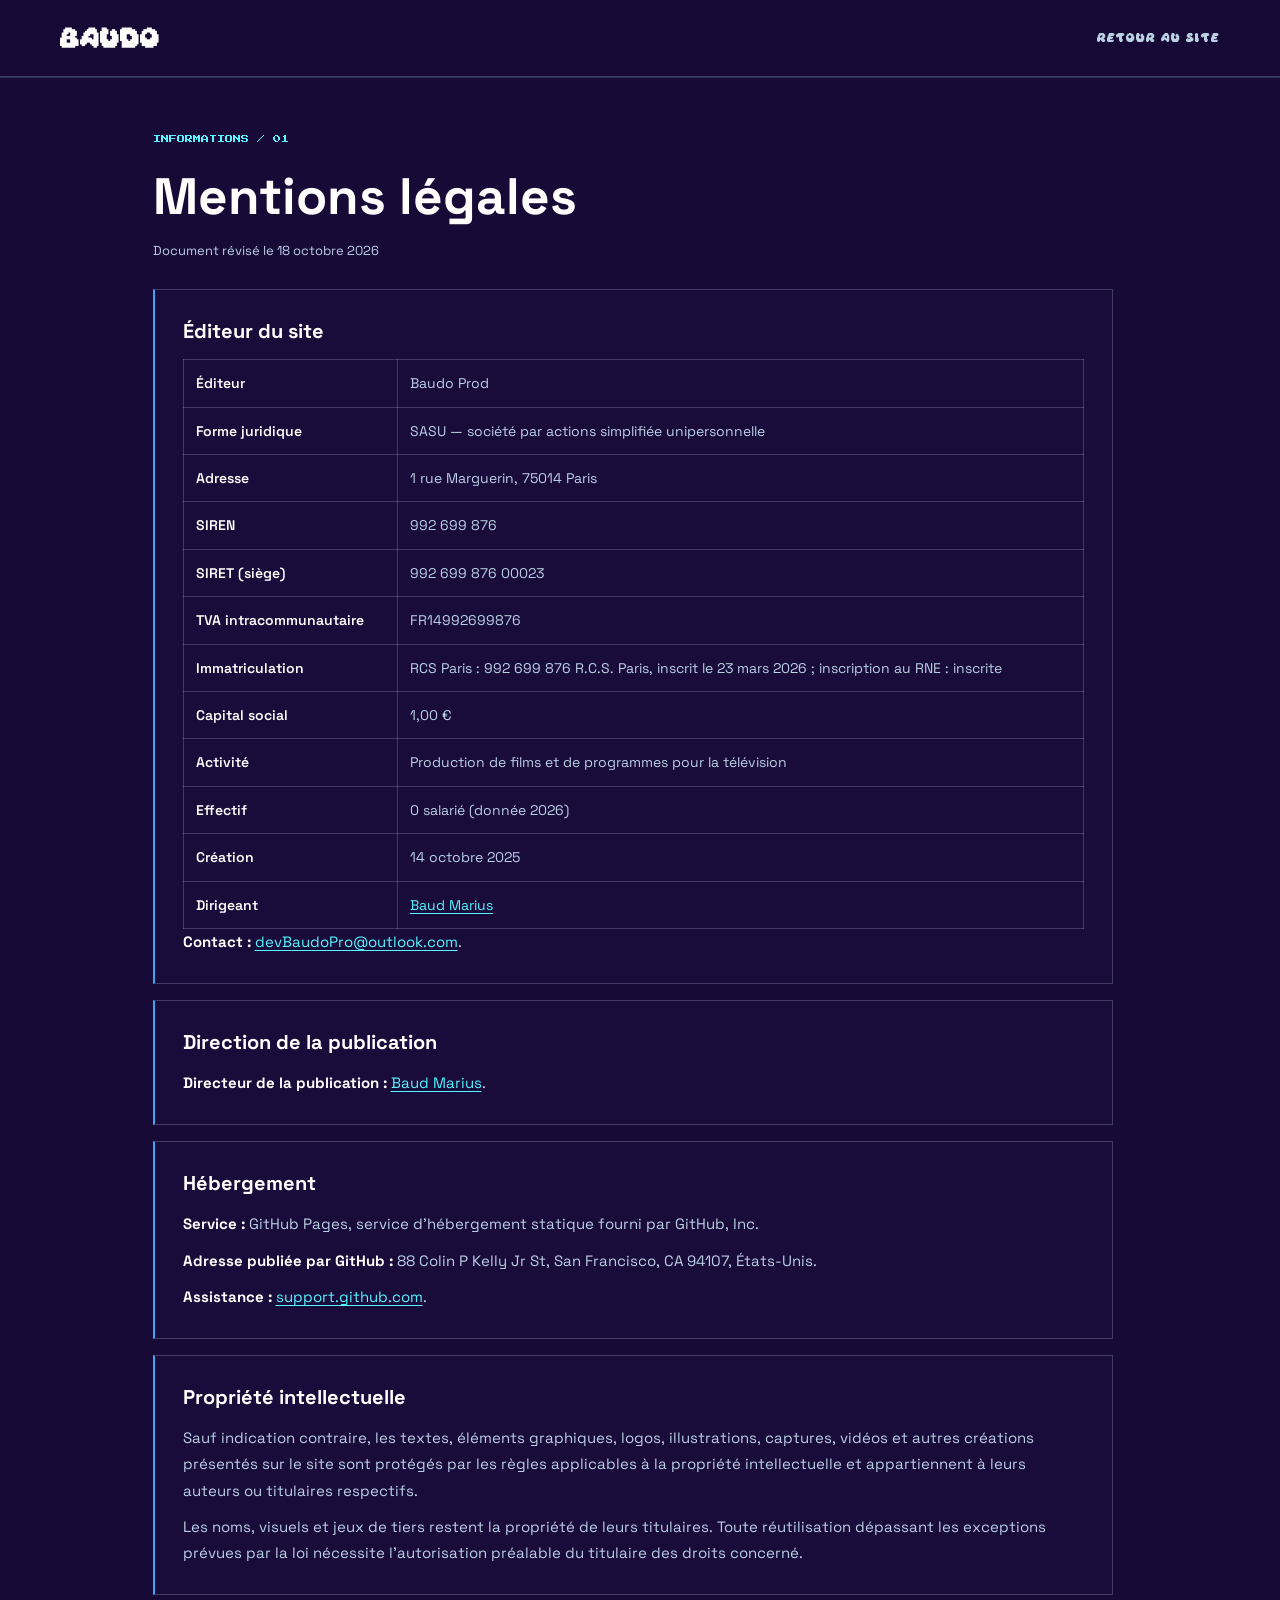
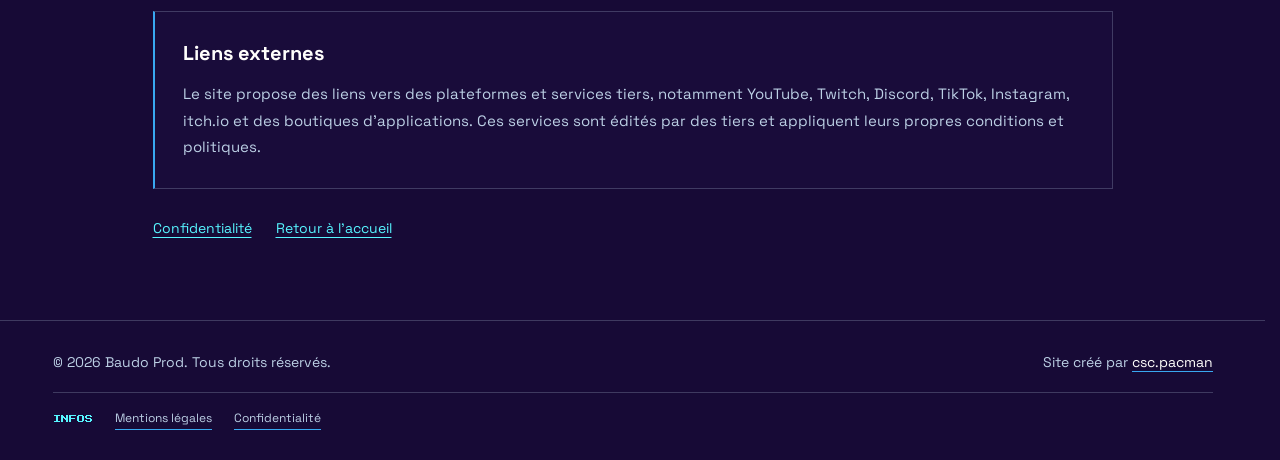
==== commit 462160ba: "Update mentions-legales.html" ====
--- a/mentions-legales.html
+++ b/mentions-legales.html
@@ -16,7 +16,7 @@
       <section class="legal-block"><h2>Éditeur du site</h2>
         <div class="legal-table-scroll"><table class="legal-table">
           <tbody>
-            <tr><th>Éditeur</th><td>csc.pacman</td></tr>
+            <tr><th>Éditeur</th><td>Baudo Prod</td></tr>
             <tr><th>Forme juridique</th><td>SASU — société par actions simplifiée unipersonnelle</td></tr>
             <tr><th>Adresse</th><td>1 rue Marguerin, 75014 Paris</td></tr>
             <tr><th>SIREN</th><td>992 699 876</td></tr>
--- a/Front-end/style.css
+++ b/Front-end/style.css
@@ -2420,4 +2420,4 @@
   .legal-table { min-width: 720px; }
   .legal-page .eyebrow { font-size: 8px; }
   .footer-legal-nav { gap: 10px 16px; }
-}+}
